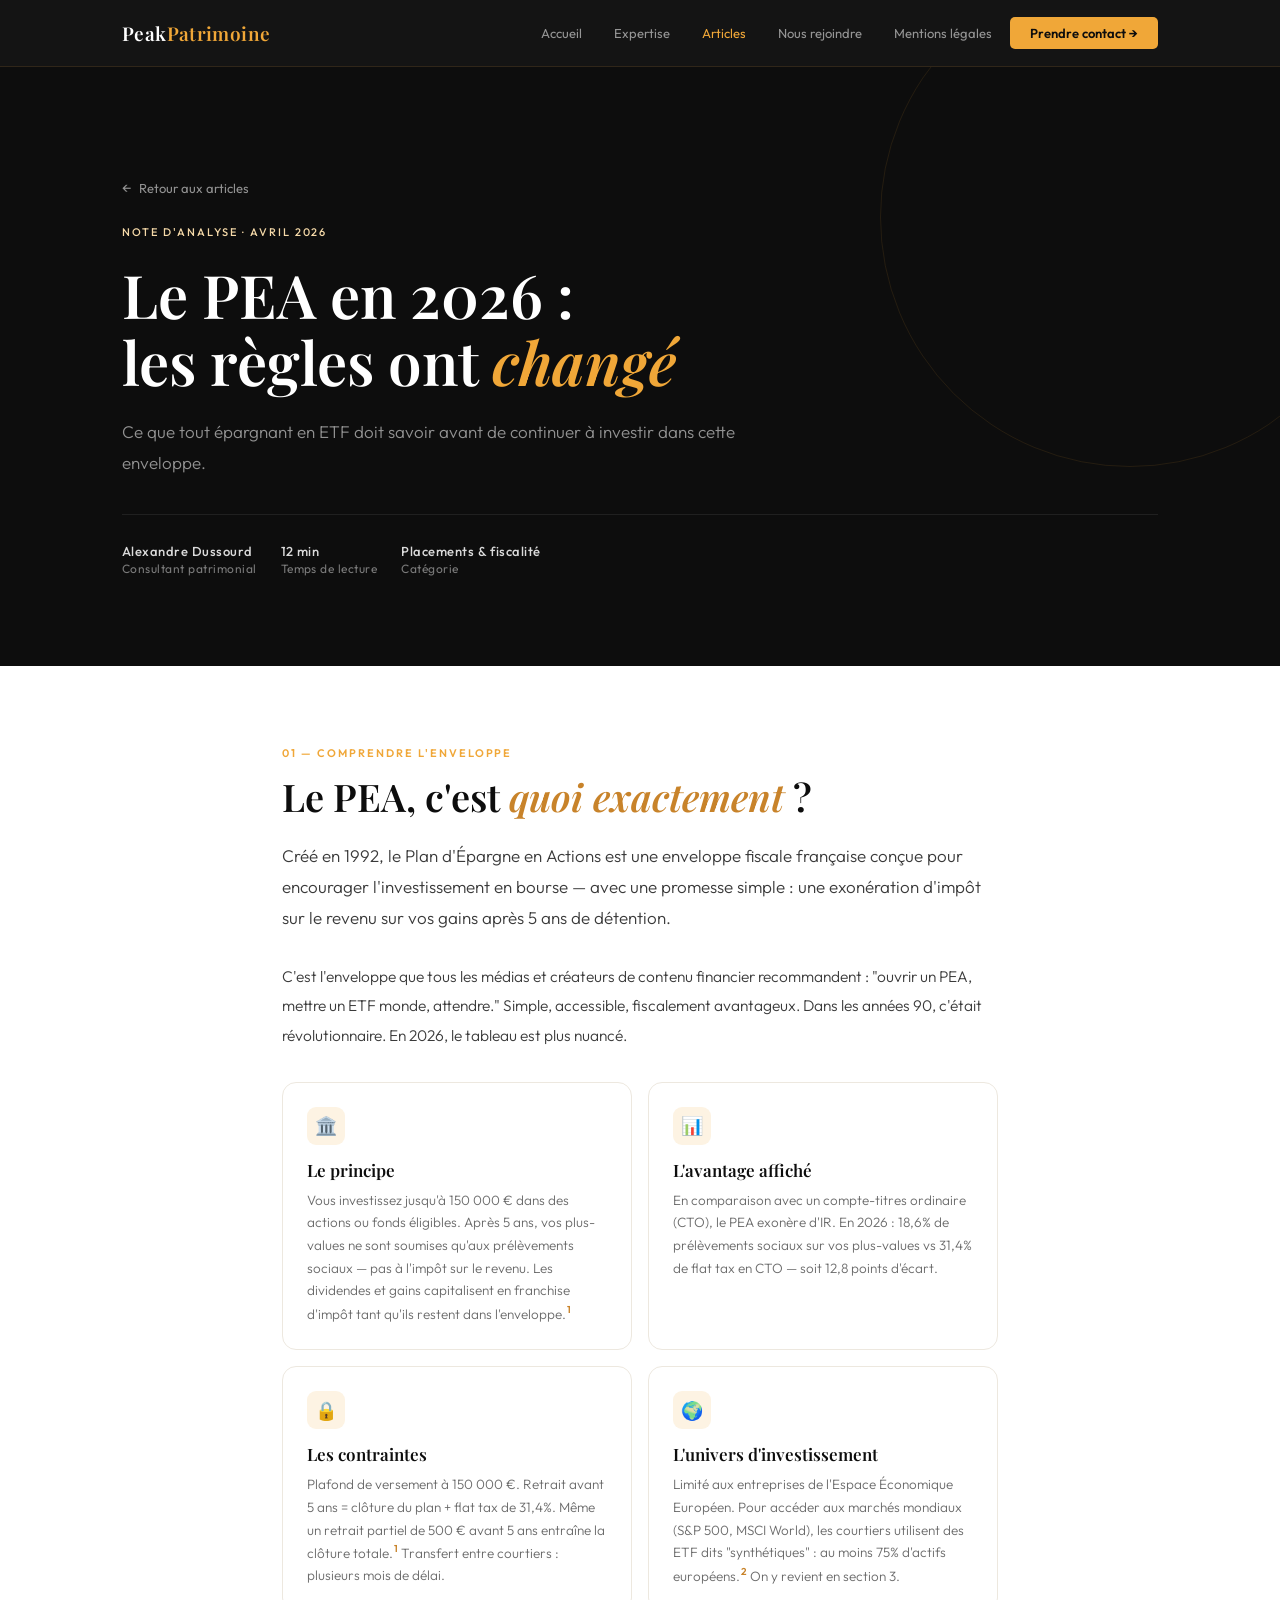
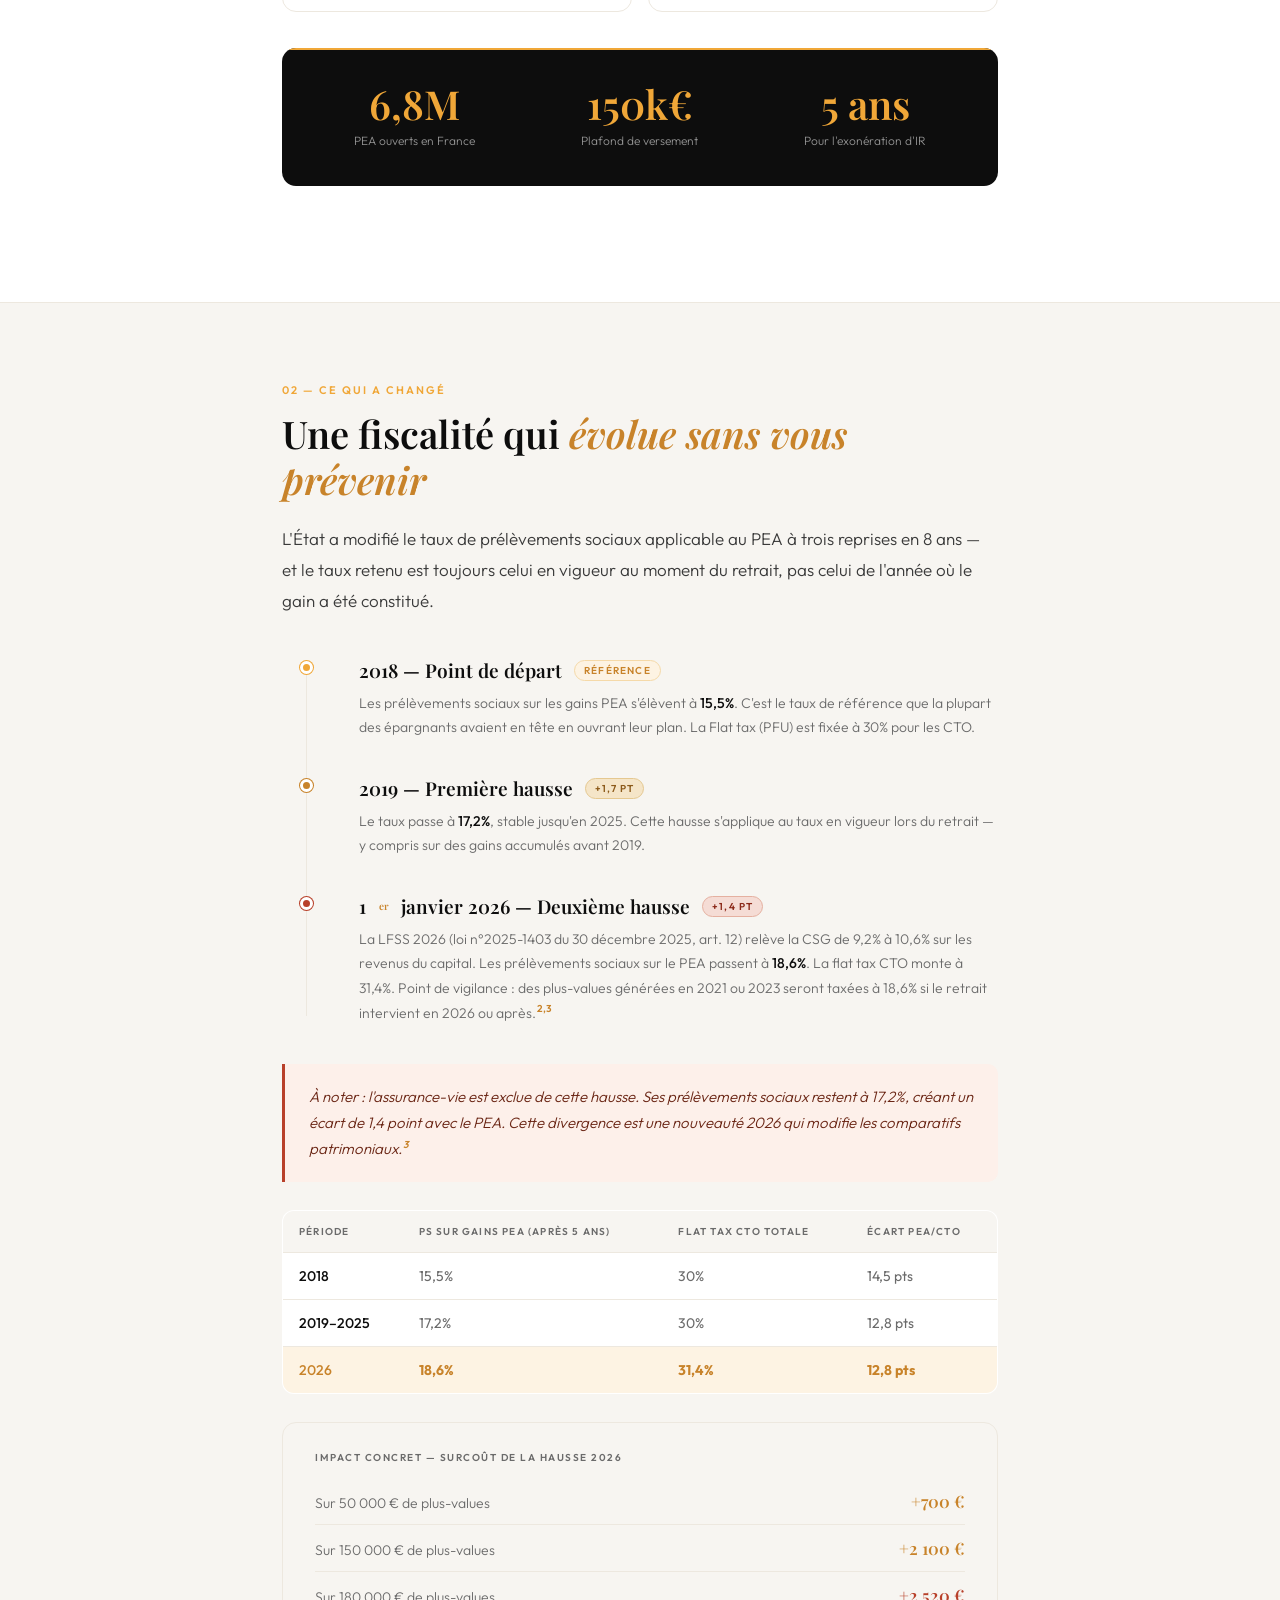
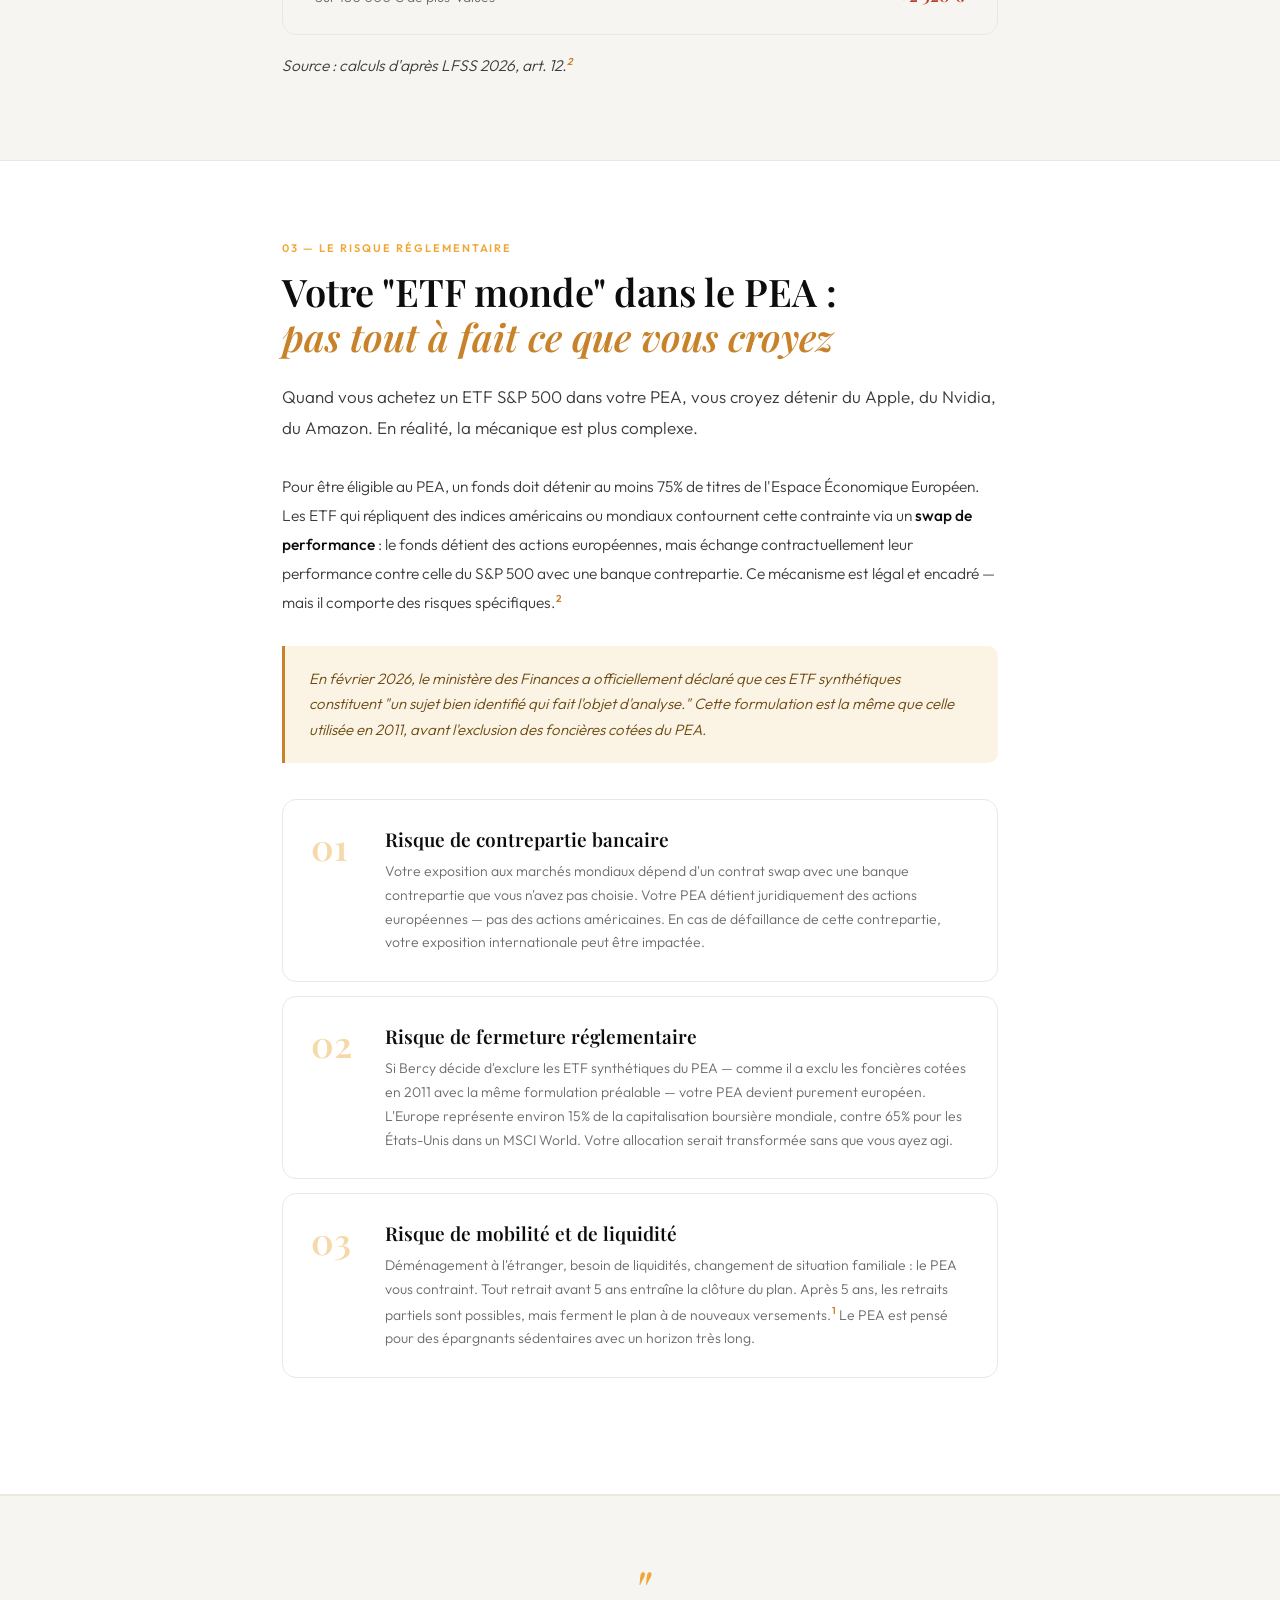
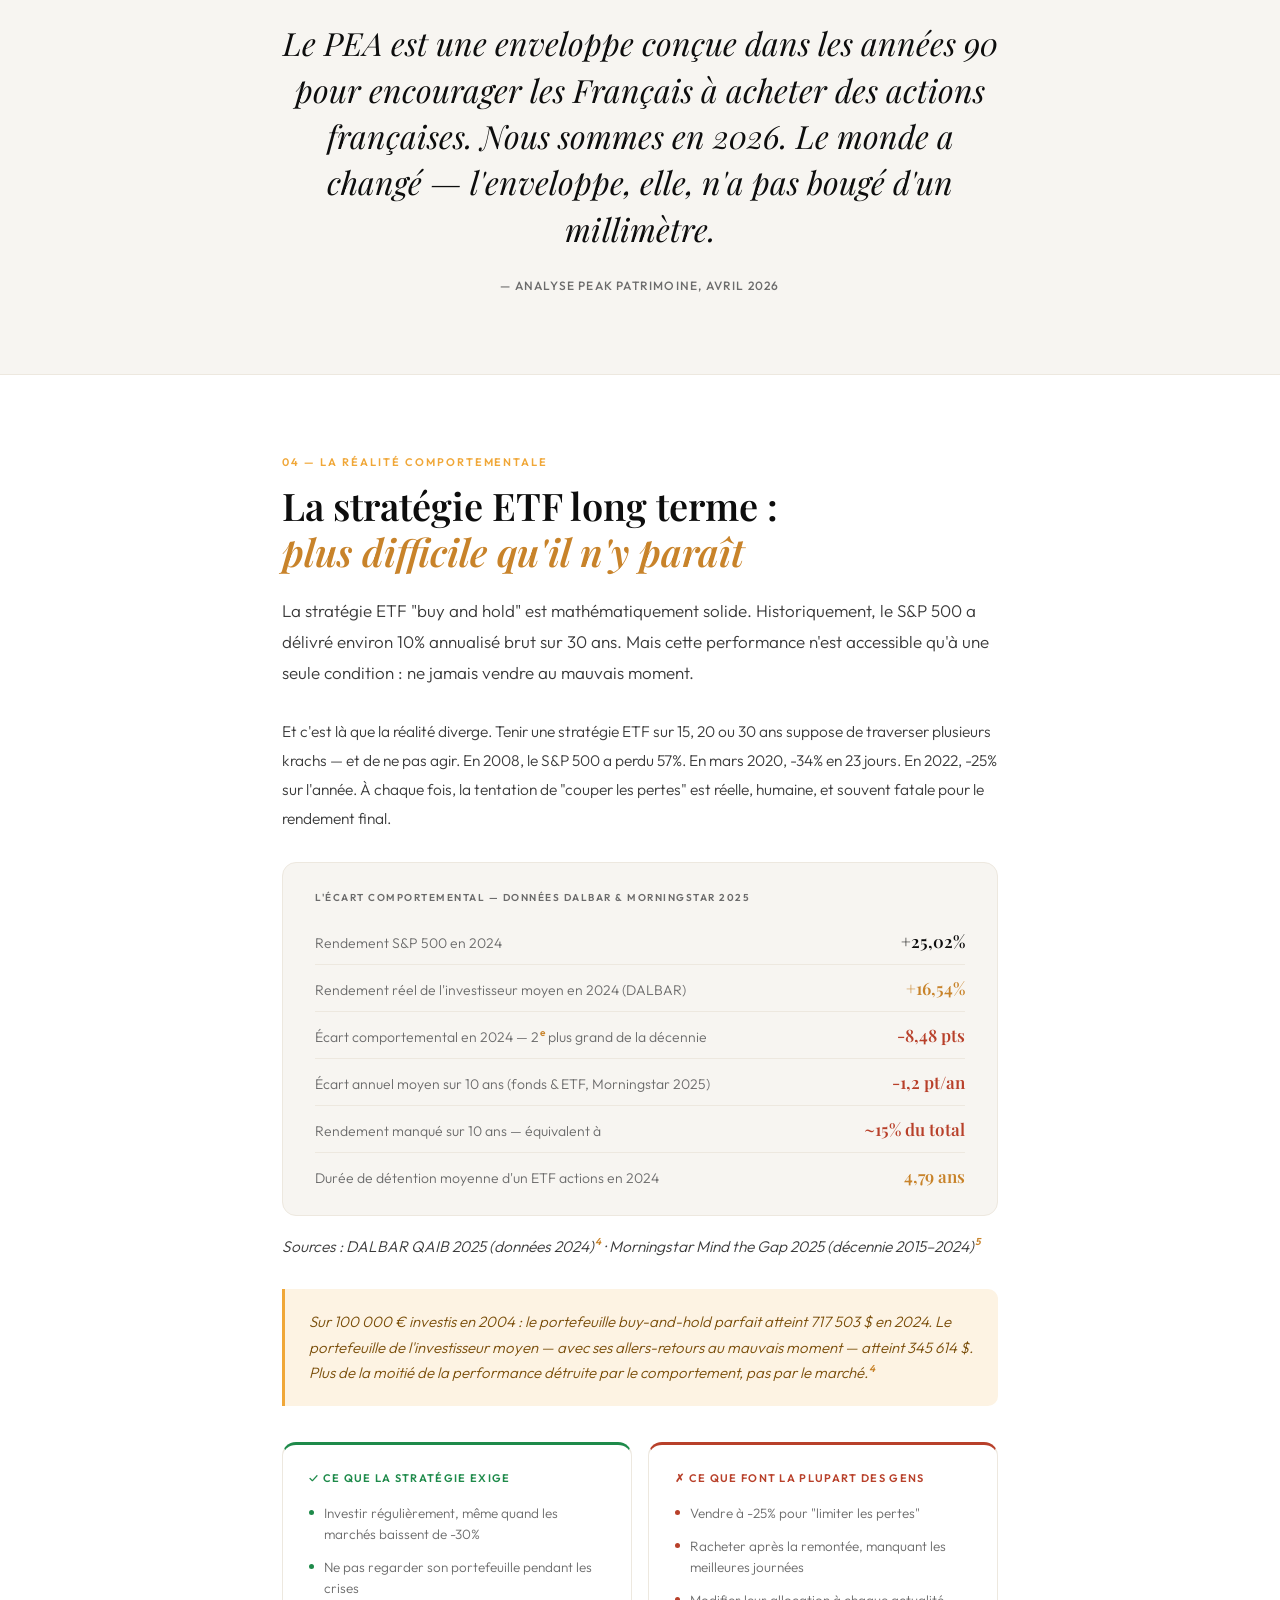
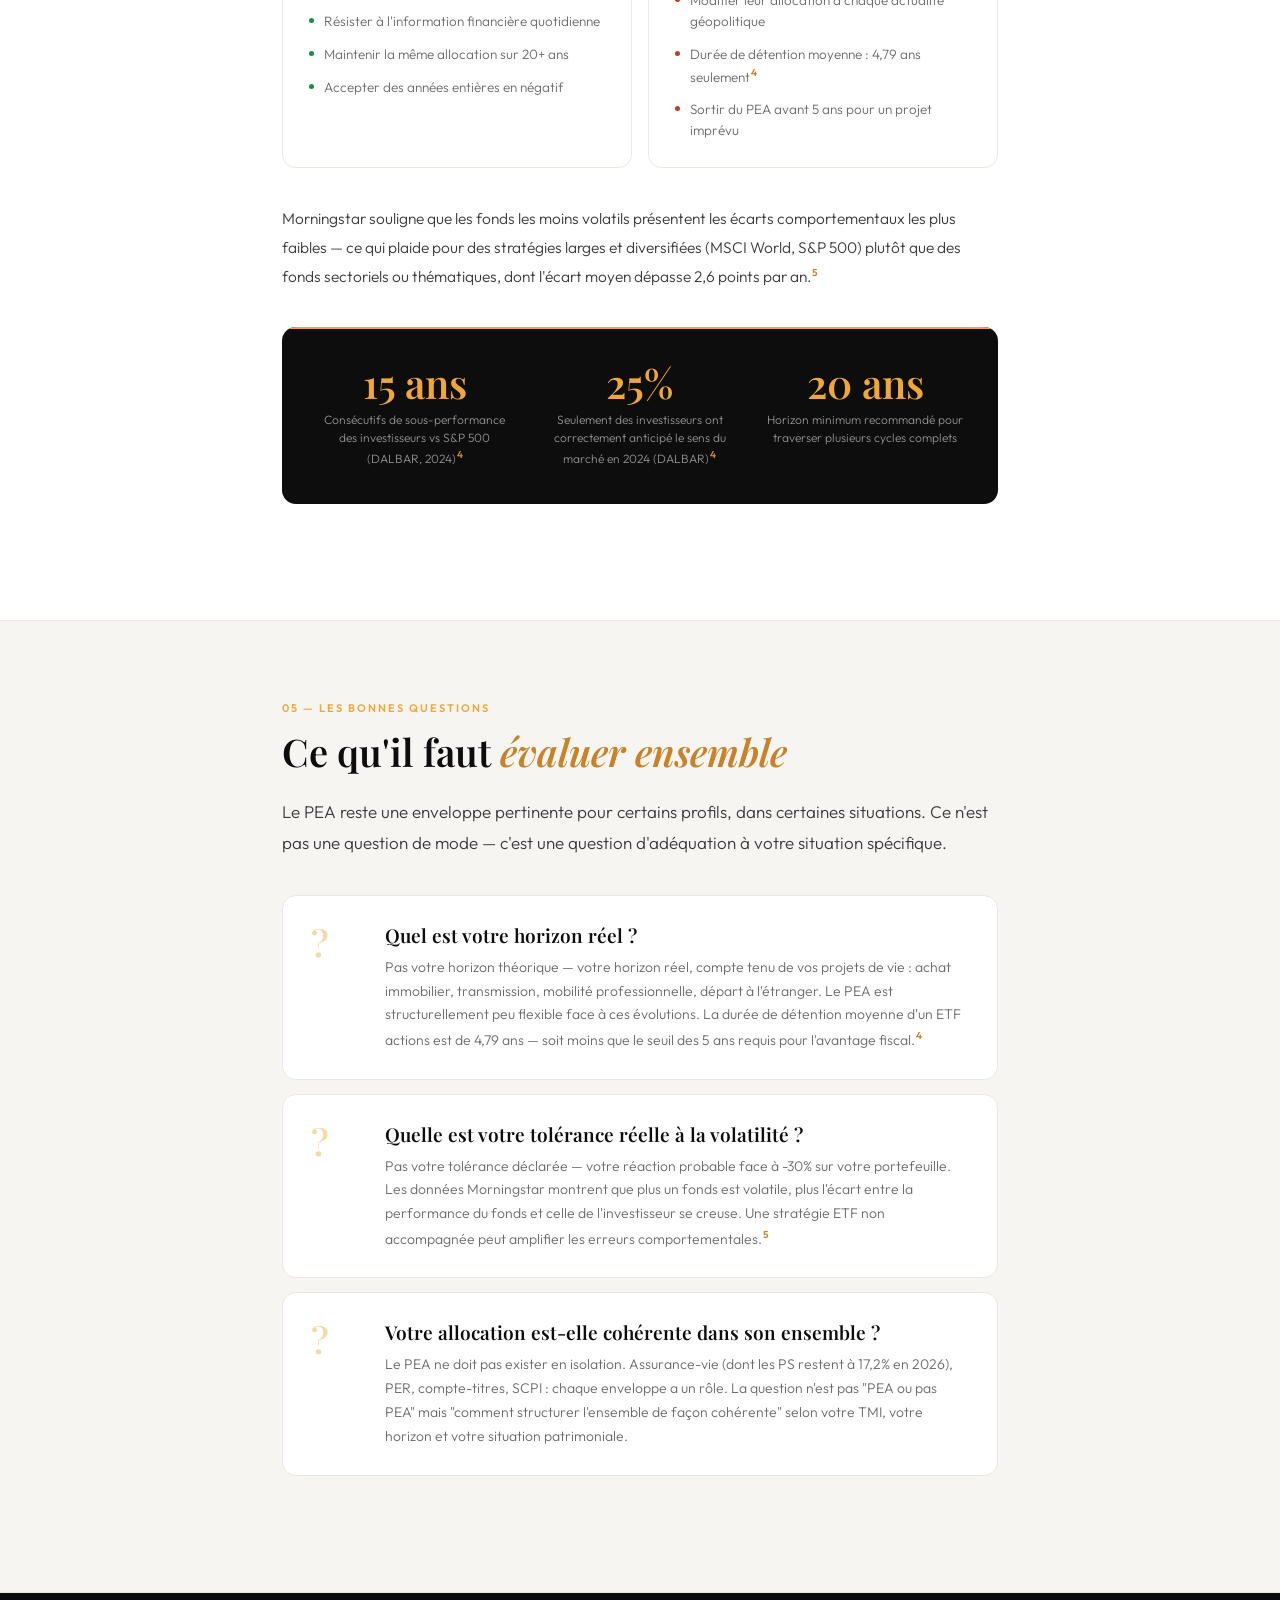
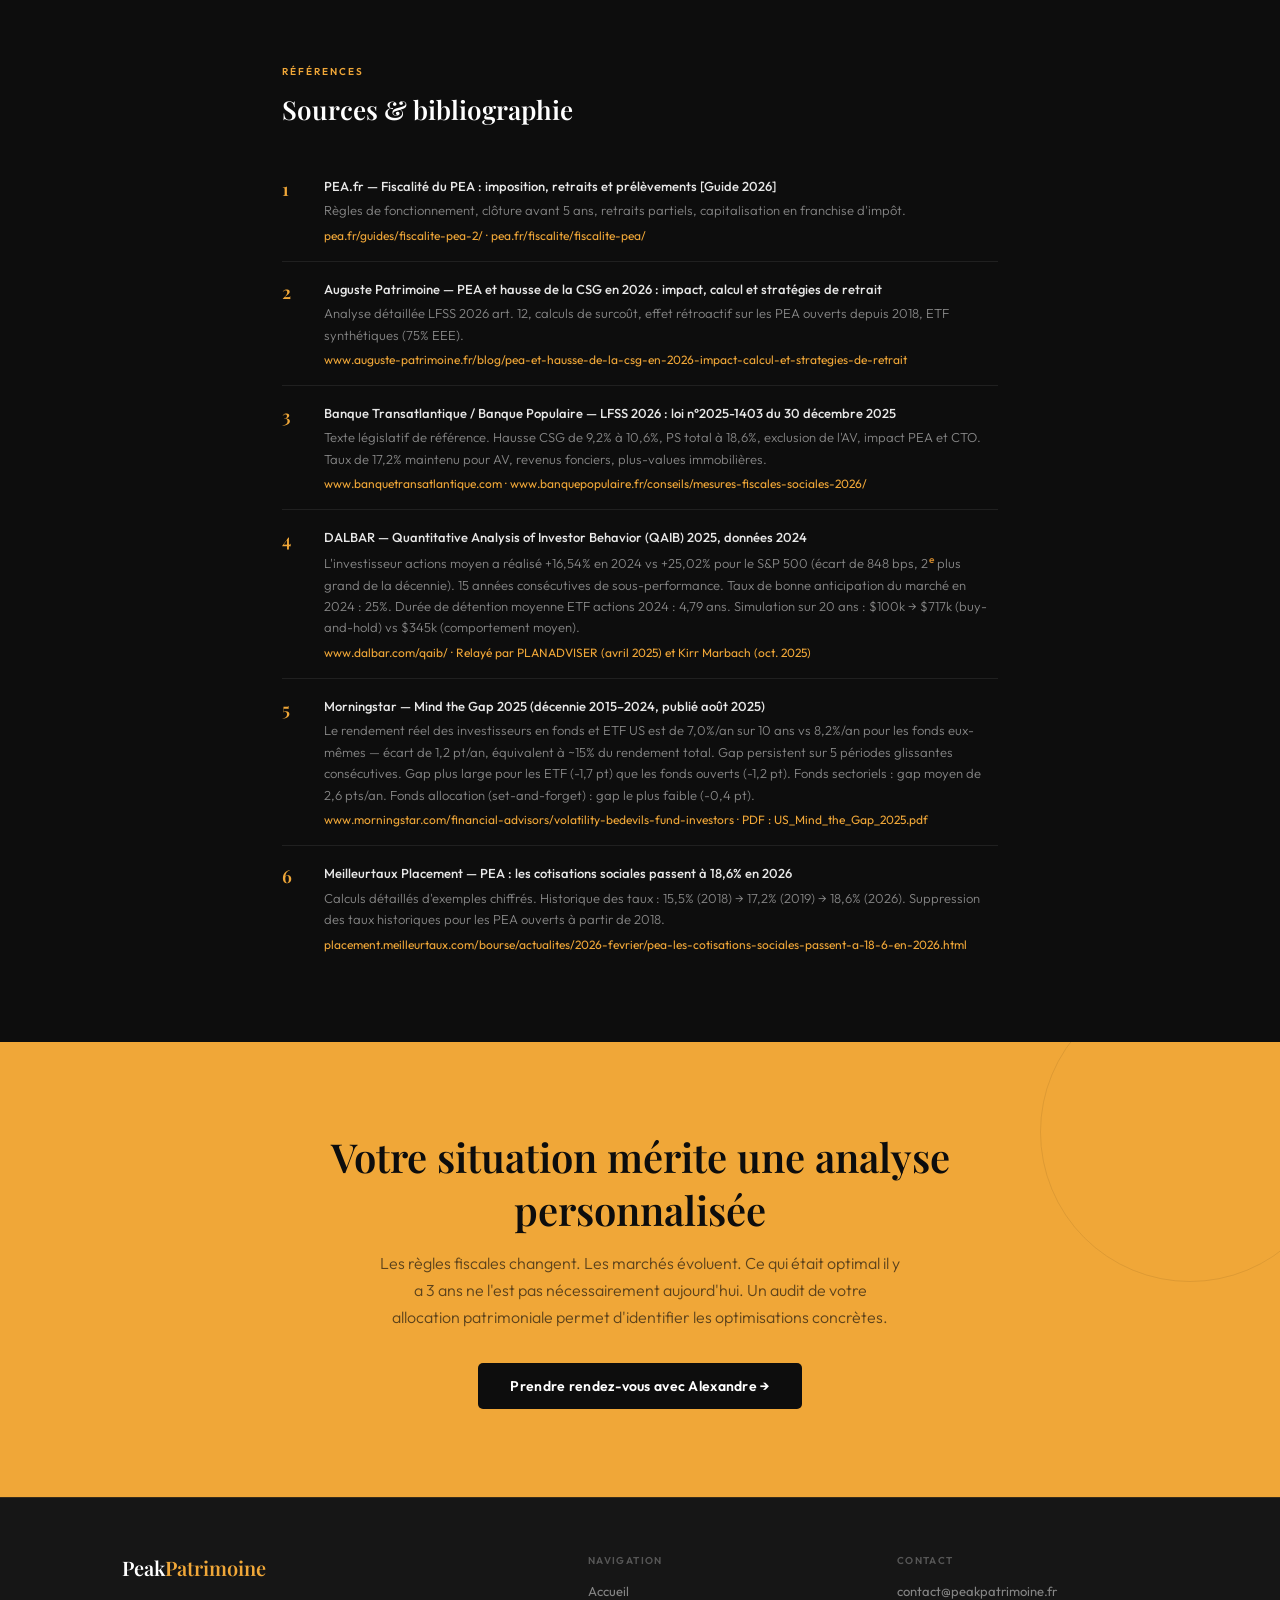
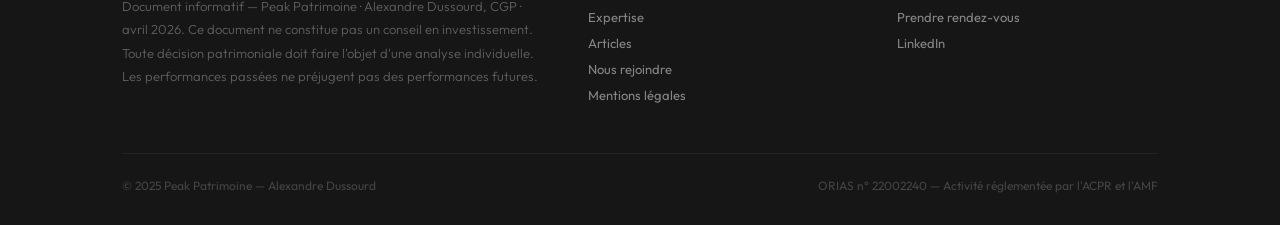
==== article-pea-2026.html @ ad1cab6a "Ajoute la section Articles avec la note d'analyse PEA 2026 Crée une page d'index /articles.html et l" ====
<!DOCTYPE html>
<html lang="fr">
<head>
  <meta charset="UTF-8">
  <meta name="viewport" content="width=device-width, initial-scale=1.0">
  <title>Le PEA en 2026 : les règles ont changé — Peak Patrimoine</title>
  <meta name="description" content="Hausse de CSG à 18,6%, ETF synthétiques sous surveillance, écart comportemental : ce que tout épargnant en ETF doit savoir avant de continuer à investir dans cette enveloppe. Analyse par Alexandre Dussourd, CGP.">
  <meta name="robots" content="index, follow">
  <link rel="canonical" href="https://www.peakpatrimoine.fr/article-pea-2026.html">
  <link rel="icon" type="image/x-icon" href="/favicon.ico">
  <link rel="icon" type="image/png" sizes="32x32" href="/favicon-32.png">
  <link rel="apple-touch-icon" sizes="180x180" href="/apple-touch-icon.png">
  <meta property="og:title" content="Le PEA en 2026 : les règles ont changé">
  <meta property="og:description" content="Ce que tout épargnant en ETF doit savoir. Note d'analyse Peak Patrimoine, avril 2026.">
  <meta property="og:url" content="https://www.peakpatrimoine.fr/article-pea-2026.html">
  <meta property="og:type" content="article">
  <script type="application/ld+json">
  {"@context":"https://schema.org","@type":"Article","headline":"Le PEA en 2026 : les règles ont changé","description":"Analyse de la fiscalité du PEA en 2026, du risque des ETF synthétiques et des biais comportementaux.","author":{"@type":"Person","name":"Alexandre Dussourd","url":"https://www.linkedin.com/in/alexdussourd/"},"publisher":{"@type":"Organization","name":"Peak Patrimoine"},"datePublished":"2026-04-01","inLanguage":"fr"}
  </script>
  <link rel="preconnect" href="https://fonts.googleapis.com">
  <link href="https://fonts.googleapis.com/css2?family=Playfair+Display:ital,wght@0,400;0,600;1,400&family=Outfit:wght@300;400;500;600&display=swap" rel="stylesheet">
  <link rel="stylesheet" href="style.css">
  <style>
    /* ── HERO ── */
    .hero{background:var(--noir);padding:110px 0 90px;position:relative;overflow:hidden;}
    .hero::before{content:'';position:absolute;top:-100px;right:-100px;width:500px;height:500px;border:1px solid rgba(240,167,56,0.1);border-radius:50%;pointer-events:none;}
    .hero-eyebrow{font-size:11px;font-weight:500;letter-spacing:0.18em;text-transform:uppercase;color:var(--ambre-m);margin-bottom:22px;display:block;}
    .hero h1{font-family:'Playfair Display',serif;font-size:clamp(36px,5.2vw,60px);font-weight:600;color:var(--blanc);line-height:1.12;margin-bottom:22px;max-width:780px;}
    .hero h1 em{font-style:italic;color:var(--ambre);}
    .hero-sub{font-size:17px;font-weight:300;color:rgba(255,255,255,0.55);line-height:1.78;max-width:620px;margin-bottom:36px;}
    .hero-meta{display:flex;gap:24px;padding-top:28px;border-top:1px solid rgba(255,255,255,0.08);flex-wrap:wrap;}
    .hero-meta-item{font-size:12px;color:rgba(255,255,255,0.45);letter-spacing:0.04em;}
    .hero-meta-item strong{color:rgba(255,255,255,0.85);font-weight:500;display:block;margin-bottom:2px;font-size:13px;}

    /* ── ARTICLE LAYOUT ── */
    .article{background:var(--blanc);}
    .article-inner{max-width:780px;margin:0 auto;padding:0 32px;}
    .article-section{padding:80px 0;border-bottom:1px solid var(--bord);}
    .article-section:last-of-type{border-bottom:none;}
    .article-section-num{font-size:11px;font-weight:600;letter-spacing:0.18em;text-transform:uppercase;color:var(--ambre);margin-bottom:14px;display:block;}
    .article-section h2{font-family:'Playfair Display',serif;font-size:clamp(26px,3.4vw,38px);font-weight:600;line-height:1.2;margin-bottom:22px;color:var(--noir);}
    .article-section h2 em{font-style:italic;color:var(--ambre-d);}
    .article-section .lead{font-size:17px;font-weight:300;color:#3a3a3a;line-height:1.82;margin-bottom:28px;max-width:none;}
    .article-section p{font-size:15.5px;font-weight:300;color:#3a3a3a;line-height:1.88;margin-bottom:18px;}
    .article-section p strong{font-weight:500;color:var(--noir);}
    .article-section p:last-child{margin-bottom:0;}

    /* ── CARDS GRID ── */
    .pea-grid{display:grid;grid-template-columns:1fr 1fr;gap:16px;margin:32px 0;}
    .pea-card{background:var(--blanc);border:1px solid var(--bord);border-radius:14px;padding:24px;transition:border-color 0.2s,box-shadow 0.2s;}
    .pea-card:hover{border-color:var(--ambre-m);box-shadow:0 4px 20px rgba(240,167,56,0.08);}
    .pea-card-icon{width:38px;height:38px;background:var(--ambre-l);border-radius:9px;display:flex;align-items:center;justify-content:center;font-size:18px;margin-bottom:14px;}
    .pea-card h3{font-family:'Playfair Display',serif;font-size:17px;font-weight:600;margin-bottom:8px;color:var(--noir);}
    .pea-card p{font-size:13.5px;font-weight:300;line-height:1.68;color:var(--gris);margin:0;}

    /* ── STAT BANNER ── */
    .stat-banner{background:var(--noir);border-radius:14px;padding:36px 32px;display:grid;grid-template-columns:repeat(3,1fr);gap:24px;margin:36px 0;text-align:center;position:relative;overflow:hidden;}
    .stat-banner::before{content:'';position:absolute;top:0;left:0;right:0;height:2px;background:var(--ambre);}
    .stat-number{font-family:'Playfair Display',serif;font-size:40px;font-weight:600;color:var(--ambre);line-height:1;margin-bottom:8px;}
    .stat-label{font-size:12px;color:rgba(255,255,255,0.55);font-weight:300;line-height:1.5;}

    /* ── TIMELINE ── */
    .timeline{position:relative;margin:40px 0;}
    .timeline::before{content:'';position:absolute;left:24px;top:8px;bottom:8px;width:1px;background:var(--bord);}
    .timeline-item{display:flex;gap:28px;padding-bottom:36px;position:relative;}
    .timeline-item:last-child{padding-bottom:0;}
    .timeline-dot{width:49px;flex-shrink:0;display:flex;align-items:flex-start;justify-content:center;padding-top:4px;}
    .timeline-dot-inner{width:13px;height:13px;border-radius:50%;background:var(--ambre);border:3px solid var(--blanc);box-shadow:0 0 0 1px var(--ambre);flex-shrink:0;}
    .timeline-dot-inner.amber{background:#C8832A;box-shadow:0 0 0 1px #C8832A;}
    .timeline-dot-inner.red{background:#B8402A;box-shadow:0 0 0 1px #B8402A;}
    .timeline-content h4{font-family:'Playfair Display',serif;font-size:19px;font-weight:600;margin-bottom:8px;display:flex;align-items:center;gap:12px;flex-wrap:wrap;color:var(--noir);}
    .pill{font-family:'Outfit',sans-serif;font-size:10px;font-weight:600;letter-spacing:0.12em;text-transform:uppercase;padding:3px 9px;border-radius:100px;}
    .pill-ambre{background:var(--ambre-l);color:var(--ambre-d);border:1px solid var(--ambre-m);}
    .pill-amber{background:#F5E5C8;color:#8C5A1A;border:1px solid #E5C890;}
    .pill-red{background:#F5DCD5;color:#8C2A1A;border:1px solid #E5B0A0;}
    .timeline-content p{font-size:14px;line-height:1.72;margin:0;color:var(--gris);}
    .timeline-content p strong{color:var(--noir);}

    /* ── FISCAL TABLE ── */
    .fiscal-table{width:100%;border-collapse:collapse;margin:28px 0;font-size:14px;background:var(--blanc);border:1px solid var(--bord);border-radius:12px;overflow:hidden;}
    .fiscal-table th{text-align:left;padding:14px 16px;font-size:10px;font-weight:600;letter-spacing:0.12em;text-transform:uppercase;color:var(--gris);border-bottom:1px solid var(--bord);background:var(--gris-l);}
    .fiscal-table td{padding:14px 16px;border-bottom:1px solid var(--bord);color:var(--gris);}
    .fiscal-table tr:last-child td{border-bottom:none;}
    .fiscal-table td:first-child{font-weight:500;color:var(--noir);}
    .fiscal-table .highlight td{background:var(--ambre-l);}
    .fiscal-table .highlight td:first-child{color:var(--ambre-d);}
    .fiscal-table .highlight td strong{color:var(--ambre-d);}

    /* ── CALLOUT ── */
    .callout{background:var(--ambre-l);border-left:3px solid var(--ambre);border-radius:0 10px 10px 0;padding:20px 24px;margin:28px 0;}
    .callout p{font-size:15px;font-style:italic;color:#7A4E0A;margin:0;line-height:1.72;font-weight:300;}
    .callout-red{background:#FDF0EA;border-left-color:#B8402A;}
    .callout-red p{color:#6A2514;}
    .callout-amber{background:#FBF4E4;border-left-color:#C8832A;}
    .callout-amber p{color:#6A4810;}

    /* ── RISK CARDS ── */
    .risk-stack{display:flex;flex-direction:column;gap:14px;margin:36px 0;}
    .risk-card{background:var(--blanc);border:1px solid var(--bord);border-radius:14px;padding:26px 28px;display:grid;grid-template-columns:54px 1fr;gap:20px;align-items:start;transition:border-color 0.2s,box-shadow 0.2s;}
    .risk-card:hover{border-color:var(--ambre-m);box-shadow:0 4px 20px rgba(240,167,56,0.08);}
    .risk-number{font-family:'Playfair Display',serif;font-size:36px;font-weight:600;color:var(--ambre-m);line-height:1;margin-top:2px;transition:color 0.2s;}
    .risk-card:hover .risk-number{color:var(--ambre);}
    .risk-card h3{font-family:'Playfair Display',serif;font-size:19px;font-weight:600;margin-bottom:8px;color:var(--noir);}
    .risk-card p{font-size:14px;line-height:1.7;color:var(--gris);margin:0;font-weight:300;}
    .risk-card p strong{color:var(--noir);font-weight:500;}

    /* ── BEHAVIOR GRID ── */
    .behavior-grid{display:grid;grid-template-columns:1fr 1fr;gap:16px;margin:36px 0;}
    .behavior-card{background:var(--blanc);border:1px solid var(--bord);border-radius:14px;padding:26px;}
    .behavior-card.good{border-top:3px solid #1E8A4A;}
    .behavior-card.bad{border-top:3px solid #B8402A;}
    .behavior-card h4{font-size:11px;font-weight:600;letter-spacing:0.12em;text-transform:uppercase;margin-bottom:18px;}
    .behavior-card.good h4{color:#1E8A4A;}
    .behavior-card.bad h4{color:#B8402A;}
    .behavior-item{display:flex;gap:10px;margin-bottom:12px;font-size:13.5px;font-weight:300;color:var(--gris);align-items:flex-start;line-height:1.55;}
    .behavior-item:last-child{margin-bottom:0;}
    .behavior-item .dot{width:5px;height:5px;border-radius:50%;flex-shrink:0;margin-top:7px;}
    .behavior-card.good .dot{background:#1E8A4A;}
    .behavior-card.bad .dot{background:#B8402A;}

    /* ── DATA BOX ── */
    .data-box{background:var(--gris-l);border:1px solid var(--bord);border-radius:14px;padding:28px 32px;margin:28px 0;}
    .data-box-label{font-size:10px;font-weight:600;letter-spacing:0.15em;text-transform:uppercase;color:var(--gris);margin-bottom:14px;}
    .data-row{display:flex;justify-content:space-between;align-items:baseline;padding:12px 0;border-bottom:1px solid var(--bord);font-size:14px;gap:20px;}
    .data-row:last-child{border-bottom:none;padding-bottom:0;}
    .data-row-label{color:var(--gris);font-weight:300;}
    .data-row-value{font-weight:600;color:var(--noir);font-family:'Playfair Display',serif;font-size:17px;flex-shrink:0;}
    .data-row-value.ambre{color:var(--ambre-d);}
    .data-row-value.red{color:#B8402A;}

    .source-note{font-size:12px;color:var(--gris);margin-top:-12px;margin-bottom:24px;font-style:italic;}

    /* ── BIG QUOTE ── */
    .big-quote{text-align:center;padding:80px 32px;background:var(--gris-l);border-top:1px solid var(--bord);border-bottom:1px solid var(--bord);}
    .big-quote blockquote{font-family:'Playfair Display',serif;font-size:clamp(22px,3vw,32px);font-style:italic;font-weight:400;line-height:1.45;max-width:720px;margin:0 auto 22px;color:var(--noir);padding:0;background:transparent;border:none;border-radius:0;}
    .big-quote blockquote::before{content:'"';font-size:60px;color:var(--ambre);line-height:0.5;display:block;margin-bottom:14px;font-family:'Playfair Display',serif;}
    .big-quote cite{font-size:12px;color:var(--gris);letter-spacing:0.1em;font-style:normal;text-transform:uppercase;font-weight:500;}

    /* ── SOURCES ── */
    .sources-section{background:var(--noir);padding:72px 0;}
    .sources-inner{max-width:780px;margin:0 auto;padding:0 32px;}
    .sources-label{font-size:10px;font-weight:600;letter-spacing:0.2em;text-transform:uppercase;color:var(--ambre);margin-bottom:14px;display:block;}
    .sources-section h2{font-family:'Playfair Display',serif;font-size:26px;font-weight:600;margin-bottom:32px;color:var(--blanc);}
    .source-list{list-style:none;padding:0;}
    .source-item{display:flex;gap:18px;padding:18px 0;border-bottom:1px solid rgba(255,255,255,0.08);font-size:13px;}
    .source-item:last-child{border-bottom:none;}
    .source-num{font-family:'Playfair Display',serif;font-size:18px;color:var(--ambre);min-width:24px;flex-shrink:0;font-weight:600;}
    .source-title{font-weight:500;color:rgba(255,255,255,0.9);margin-bottom:4px;line-height:1.5;}
    .source-detail{color:rgba(255,255,255,0.5);font-weight:300;line-height:1.65;margin-bottom:6px;}
    .source-url{color:var(--ambre);word-break:break-all;font-size:12px;font-weight:400;}

    sup{font-size:10px;color:var(--ambre-d);font-weight:600;vertical-align:super;cursor:default;padding-left:1px;}

    /* ── CTA ── */
    .cta-band{background:var(--ambre);padding:88px 0;text-align:center;position:relative;overflow:hidden;}
    .cta-band::before{content:'';position:absolute;top:-60px;right:-60px;width:300px;height:300px;border:1px solid rgba(0,0,0,0.08);border-radius:50%;pointer-events:none;}
    .cta-band h2{font-family:'Playfair Display',serif;font-size:clamp(26px,3.5vw,40px);font-weight:600;color:var(--noir);margin-bottom:14px;max-width:640px;margin-left:auto;margin-right:auto;}
    .cta-band p{font-size:16px;font-weight:300;color:rgba(13,13,13,0.65);margin-bottom:32px;max-width:520px;margin-left:auto;margin-right:auto;line-height:1.7;}

    /* ── BACK LINK ── */
    .back-link{display:inline-flex;align-items:center;gap:8px;font-size:13px;color:rgba(255,255,255,0.55);text-decoration:none;margin-bottom:28px;transition:color 0.2s;font-weight:400;}
    .back-link:hover{color:var(--ambre);}
    .back-link::before{content:'←';font-size:14px;}

    /* ── RESPONSIVE ── */
    @media(max-width:780px){
      .article-inner{padding:0 22px;}
      .article-section{padding:56px 0;}
      .pea-grid,.behavior-grid{grid-template-columns:1fr;}
      .stat-banner{grid-template-columns:1fr;gap:24px;padding:28px;}
      .stat-number{font-size:34px;}
      .risk-card{grid-template-columns:1fr;gap:8px;}
      .risk-number{font-size:28px;}
      .data-box{padding:22px 20px;}
      .data-row{flex-direction:column;align-items:flex-start;gap:4px;}
      .fiscal-table{font-size:13px;display:block;overflow-x:auto;}
    }

    /* ── BURGER MENU ── */
    .nav-burger{display:none;flex-direction:column;gap:5px;background:none;border:none;cursor:pointer;padding:4px;margin-left:12px;}
    .nav-burger span{display:block;width:22px;height:2px;background:rgba(255,255,255,0.7);border-radius:2px;transition:all 0.25s;}
    .nav-burger.open span:nth-child(1){transform:translateY(7px) rotate(45deg);}
    .nav-burger.open span:nth-child(2){opacity:0;}
    .nav-burger.open span:nth-child(3){transform:translateY(-7px) rotate(-45deg);}
    @media(max-width:640px){
      .nav-burger{display:flex;}
      .nav-links{display:none;position:absolute;top:66px;left:0;right:0;background:rgba(13,13,13,0.98);backdrop-filter:blur(16px);flex-direction:column;padding:16px 20px 20px;gap:4px;border-bottom:1px solid rgba(240,167,56,0.1);}
      .nav-links.open{display:flex;}
      .nav-links a{padding:10px 12px;font-size:14px;color:rgba(255,255,255,0.7);border-radius:6px;}
      .nav-links .nav-cta{margin-top:8px;text-align:center;background:var(--ambre)!important;color:var(--noir)!important;}
    }

    /* ── REVEAL ── */
    .reveal{opacity:0;transform:translateY(18px);transition:opacity 0.6s ease,transform 0.6s ease;}
    .reveal.visible{opacity:1;transform:translateY(0);}
  </style>
</head>
<body>

<nav>
  <div class="nav-inner">
    <a class="nav-logo" href="/">Peak<span>Patrimoine</span></a>
    <div class="nav-links" id="nav-links">
      <a href="/">Accueil</a>
      <a href="/expertise.html">Expertise</a>
      <a href="/articles.html" class="active">Articles</a>
      <a href="/rejoindre.html">Nous rejoindre</a>
      <a href="/mentions-legales.html">Mentions légales</a>
      <a href="https://calendar.app.google/mGV3SWbJjAqieRm79" target="_blank" rel="noopener" class="nav-cta">Prendre contact →</a>
    </div>
    <button class="nav-burger" id="nav-burger" aria-label="Menu" onclick="document.getElementById('nav-links').classList.toggle('open');this.classList.toggle('open')">
      <span></span><span></span><span></span>
    </button>
  </div>
</nav>

<header class="hero">
  <div class="container">
    <a href="/articles.html" class="back-link">Retour aux articles</a>
    <span class="hero-eyebrow">Note d'analyse · Avril 2026</span>
    <h1>Le PEA en 2026 :<br>les règles ont <em>changé</em></h1>
    <p class="hero-sub">Ce que tout épargnant en ETF doit savoir avant de continuer à investir dans cette enveloppe.</p>
    <div class="hero-meta">
      <div class="hero-meta-item"><strong>Alexandre Dussourd</strong>Consultant patrimonial</div>
      <div class="hero-meta-item"><strong>12 min</strong>Temps de lecture</div>
      <div class="hero-meta-item"><strong>Placements &amp; fiscalité</strong>Catégorie</div>
    </div>
  </div>
</header>

<main class="article">

  <!-- ── SECTION 1 : QU'EST-CE QUE LE PEA ── -->
  <section class="article-section reveal">
    <div class="article-inner">
      <span class="article-section-num">01 — Comprendre l'enveloppe</span>
      <h2>Le PEA, c'est <em>quoi exactement</em> ?</h2>
      <p class="lead">Créé en 1992, le Plan d'Épargne en Actions est une enveloppe fiscale française conçue pour encourager l'investissement en bourse — avec une promesse simple : une exonération d'impôt sur le revenu sur vos gains après 5 ans de détention.</p>
      <p>C'est l'enveloppe que tous les médias et créateurs de contenu financier recommandent : "ouvrir un PEA, mettre un ETF monde, attendre." Simple, accessible, fiscalement avantageux. Dans les années 90, c'était révolutionnaire. En 2026, le tableau est plus nuancé.</p>

      <div class="pea-grid">
        <div class="pea-card">
          <div class="pea-card-icon">🏛️</div>
          <h3>Le principe</h3>
          <p>Vous investissez jusqu'à 150 000 € dans des actions ou fonds éligibles. Après 5 ans, vos plus-values ne sont soumises qu'aux prélèvements sociaux — pas à l'impôt sur le revenu. Les dividendes et gains capitalisent en franchise d'impôt tant qu'ils restent dans l'enveloppe.<sup>1</sup></p>
        </div>
        <div class="pea-card">
          <div class="pea-card-icon">📊</div>
          <h3>L'avantage affiché</h3>
          <p>En comparaison avec un compte-titres ordinaire (CTO), le PEA exonère d'IR. En 2026 : 18,6% de prélèvements sociaux sur vos plus-values vs 31,4% de flat tax en CTO — soit 12,8 points d'écart.</p>
        </div>
        <div class="pea-card">
          <div class="pea-card-icon">🔒</div>
          <h3>Les contraintes</h3>
          <p>Plafond de versement à 150 000 €. Retrait avant 5 ans = clôture du plan + flat tax de 31,4%. Même un retrait partiel de 500 € avant 5 ans entraîne la clôture totale.<sup>1</sup> Transfert entre courtiers : plusieurs mois de délai.</p>
        </div>
        <div class="pea-card">
          <div class="pea-card-icon">🌍</div>
          <h3>L'univers d'investissement</h3>
          <p>Limité aux entreprises de l'Espace Économique Européen. Pour accéder aux marchés mondiaux (S&amp;P 500, MSCI World), les courtiers utilisent des ETF dits "synthétiques" : au moins 75% d'actifs européens.<sup>2</sup> On y revient en section 3.</p>
        </div>
      </div>

      <div class="stat-banner">
        <div>
          <div class="stat-number">6,8M</div>
          <div class="stat-label">PEA ouverts en France</div>
        </div>
        <div>
          <div class="stat-number">150k€</div>
          <div class="stat-label">Plafond de versement</div>
        </div>
        <div>
          <div class="stat-number">5 ans</div>
          <div class="stat-label">Pour l'exonération d'IR</div>
        </div>
      </div>
    </div>
  </section>


  <!-- ── SECTION 2 : MODIFICATIONS FISCALES ── -->
  <section class="article-section reveal" style="background:var(--gris-l);">
    <div class="article-inner">
      <span class="article-section-num">02 — Ce qui a changé</span>
      <h2>Une fiscalité qui <em>évolue sans vous prévenir</em></h2>
      <p class="lead">L'État a modifié le taux de prélèvements sociaux applicable au PEA à trois reprises en 8 ans — et le taux retenu est toujours celui en vigueur au moment du retrait, pas celui de l'année où le gain a été constitué.</p>

      <div class="timeline">
        <div class="timeline-item">
          <div class="timeline-dot"><div class="timeline-dot-inner"></div></div>
          <div class="timeline-content">
            <h4>2018 — Point de départ <span class="pill pill-ambre">Référence</span></h4>
            <p>Les prélèvements sociaux sur les gains PEA s'élèvent à <strong>15,5%</strong>. C'est le taux de référence que la plupart des épargnants avaient en tête en ouvrant leur plan. La Flat tax (PFU) est fixée à 30% pour les CTO.</p>
          </div>
        </div>
        <div class="timeline-item">
          <div class="timeline-dot"><div class="timeline-dot-inner amber"></div></div>
          <div class="timeline-content">
            <h4>2019 — Première hausse <span class="pill pill-amber">+1,7 pt</span></h4>
            <p>Le taux passe à <strong>17,2%</strong>, stable jusqu'en 2025. Cette hausse s'applique au taux en vigueur lors du retrait — y compris sur des gains accumulés avant 2019.</p>
          </div>
        </div>
        <div class="timeline-item">
          <div class="timeline-dot"><div class="timeline-dot-inner red"></div></div>
          <div class="timeline-content">
            <h4>1<sup>er</sup> janvier 2026 — Deuxième hausse <span class="pill pill-red">+1,4 pt</span></h4>
            <p>La LFSS 2026 (loi n°2025-1403 du 30 décembre 2025, art. 12) relève la CSG de 9,2% à 10,6% sur les revenus du capital. Les prélèvements sociaux sur le PEA passent à <strong>18,6%</strong>. La flat tax CTO monte à 31,4%. Point de vigilance : des plus-values générées en 2021 ou 2023 seront taxées à 18,6% si le retrait intervient en 2026 ou après.<sup>2,3</sup></p>
          </div>
        </div>
      </div>

      <div class="callout callout-red">
        <p>À noter : l'assurance-vie est exclue de cette hausse. Ses prélèvements sociaux restent à 17,2%, créant un écart de 1,4 point avec le PEA. Cette divergence est une nouveauté 2026 qui modifie les comparatifs patrimoniaux.<sup>3</sup></p>
      </div>

      <table class="fiscal-table">
        <thead>
          <tr>
            <th>Période</th>
            <th>PS sur gains PEA (après 5 ans)</th>
            <th>Flat tax CTO totale</th>
            <th>Écart PEA/CTO</th>
          </tr>
        </thead>
        <tbody>
          <tr>
            <td>2018</td>
            <td>15,5%</td>
            <td>30%</td>
            <td>14,5 pts</td>
          </tr>
          <tr>
            <td>2019–2025</td>
            <td>17,2%</td>
            <td>30%</td>
            <td>12,8 pts</td>
          </tr>
          <tr class="highlight">
            <td>2026</td>
            <td><strong>18,6%</strong></td>
            <td><strong>31,4%</strong></td>
            <td><strong>12,8 pts</strong></td>
          </tr>
        </tbody>
      </table>

      <div class="data-box">
        <div class="data-box-label">Impact concret — surcoût de la hausse 2026</div>
        <div class="data-row">
          <span class="data-row-label">Sur 50 000 € de plus-values</span>
          <span class="data-row-value ambre">+700 €</span>
        </div>
        <div class="data-row">
          <span class="data-row-label">Sur 150 000 € de plus-values</span>
          <span class="data-row-value ambre">+2 100 €</span>
        </div>
        <div class="data-row">
          <span class="data-row-label">Sur 180 000 € de plus-values</span>
          <span class="data-row-value red">+2 520 €</span>
        </div>
      </div>
      <p class="source-note">Source : calculs d'après LFSS 2026, art. 12.<sup>2</sup></p>
    </div>
  </section>


  <!-- ── SECTION 3 : ETF SYNTHÉTIQUES ── -->
  <section class="article-section reveal">
    <div class="article-inner">
      <span class="article-section-num">03 — Le risque réglementaire</span>
      <h2>Votre "ETF monde" dans le PEA :<br><em>pas tout à fait ce que vous croyez</em></h2>
      <p class="lead">Quand vous achetez un ETF S&amp;P 500 dans votre PEA, vous croyez détenir du Apple, du Nvidia, du Amazon. En réalité, la mécanique est plus complexe.</p>
      <p>Pour être éligible au PEA, un fonds doit détenir au moins 75% de titres de l'Espace Économique Européen. Les ETF qui répliquent des indices américains ou mondiaux contournent cette contrainte via un <strong>swap de performance</strong> : le fonds détient des actions européennes, mais échange contractuellement leur performance contre celle du S&amp;P 500 avec une banque contrepartie. Ce mécanisme est légal et encadré — mais il comporte des risques spécifiques.<sup>2</sup></p>

      <div class="callout callout-amber">
        <p>En février 2026, le ministère des Finances a officiellement déclaré que ces ETF synthétiques constituent "un sujet bien identifié qui fait l'objet d'analyse." Cette formulation est la même que celle utilisée en 2011, avant l'exclusion des foncières cotées du PEA.</p>
      </div>

      <div class="risk-stack">
        <div class="risk-card">
          <div class="risk-number">01</div>
          <div>
            <h3>Risque de contrepartie bancaire</h3>
            <p>Votre exposition aux marchés mondiaux dépend d'un contrat swap avec une banque contrepartie que vous n'avez pas choisie. Votre PEA détient juridiquement des actions européennes — pas des actions américaines. En cas de défaillance de cette contrepartie, votre exposition internationale peut être impactée.</p>
          </div>
        </div>
        <div class="risk-card">
          <div class="risk-number">02</div>
          <div>
            <h3>Risque de fermeture réglementaire</h3>
            <p>Si Bercy décide d'exclure les ETF synthétiques du PEA — comme il a exclu les foncières cotées en 2011 avec la même formulation préalable — votre PEA devient purement européen. L'Europe représente environ 15% de la capitalisation boursière mondiale, contre 65% pour les États-Unis dans un MSCI World. Votre allocation serait transformée sans que vous ayez agi.</p>
          </div>
        </div>
        <div class="risk-card">
          <div class="risk-number">03</div>
          <div>
            <h3>Risque de mobilité et de liquidité</h3>
            <p>Déménagement à l'étranger, besoin de liquidités, changement de situation familiale : le PEA vous contraint. Tout retrait avant 5 ans entraîne la clôture du plan. Après 5 ans, les retraits partiels sont possibles, mais ferment le plan à de nouveaux versements.<sup>1</sup> Le PEA est pensé pour des épargnants sédentaires avec un horizon très long.</p>
          </div>
        </div>
      </div>
    </div>
  </section>

  <!-- BIG QUOTE -->
  <div class="big-quote reveal">
    <blockquote>Le PEA est une enveloppe conçue dans les années 90 pour encourager les Français à acheter des actions françaises. Nous sommes en 2026. Le monde a changé — l'enveloppe, elle, n'a pas bougé d'un millimètre.</blockquote>
    <cite>— Analyse Peak Patrimoine, Avril 2026</cite>
  </div>


  <!-- ── SECTION 4 : ETF LONG TERME ── -->
  <section class="article-section reveal">
    <div class="article-inner">
      <span class="article-section-num">04 — La réalité comportementale</span>
      <h2>La stratégie ETF long terme :<br><em>plus difficile qu'il n'y paraît</em></h2>
      <p class="lead">La stratégie ETF "buy and hold" est mathématiquement solide. Historiquement, le S&amp;P 500 a délivré environ 10% annualisé brut sur 30 ans. Mais cette performance n'est accessible qu'à une seule condition : ne jamais vendre au mauvais moment.</p>
      <p>Et c'est là que la réalité diverge. Tenir une stratégie ETF sur 15, 20 ou 30 ans suppose de traverser plusieurs krachs — et de ne pas agir. En 2008, le S&amp;P 500 a perdu 57%. En mars 2020, -34% en 23 jours. En 2022, -25% sur l'année. À chaque fois, la tentation de "couper les pertes" est réelle, humaine, et souvent fatale pour le rendement final.</p>

      <div class="data-box">
        <div class="data-box-label">L'écart comportemental — données DALBAR &amp; Morningstar 2025</div>
        <div class="data-row">
          <span class="data-row-label">Rendement S&amp;P 500 en 2024</span>
          <span class="data-row-value">+25,02%</span>
        </div>
        <div class="data-row">
          <span class="data-row-label">Rendement réel de l'investisseur moyen en 2024 (DALBAR)</span>
          <span class="data-row-value ambre">+16,54%</span>
        </div>
        <div class="data-row">
          <span class="data-row-label">Écart comportemental en 2024 — 2<sup>e</sup> plus grand de la décennie</span>
          <span class="data-row-value red">-8,48 pts</span>
        </div>
        <div class="data-row">
          <span class="data-row-label">Écart annuel moyen sur 10 ans (fonds &amp; ETF, Morningstar 2025)</span>
          <span class="data-row-value red">-1,2 pt/an</span>
        </div>
        <div class="data-row">
          <span class="data-row-label">Rendement manqué sur 10 ans — équivalent à</span>
          <span class="data-row-value red">~15% du total</span>
        </div>
        <div class="data-row">
          <span class="data-row-label">Durée de détention moyenne d'un ETF actions en 2024</span>
          <span class="data-row-value ambre">4,79 ans</span>
        </div>
      </div>
      <p class="source-note">Sources : DALBAR QAIB 2025 (données 2024)<sup>4</sup> · Morningstar Mind the Gap 2025 (décennie 2015–2024)<sup>5</sup></p>

      <div class="callout">
        <p>Sur 100 000 € investis en 2004 : le portefeuille buy-and-hold parfait atteint 717 503 $ en 2024. Le portefeuille de l'investisseur moyen — avec ses allers-retours au mauvais moment — atteint 345 614 $. Plus de la moitié de la performance détruite par le comportement, pas par le marché.<sup>4</sup></p>
      </div>

      <div class="behavior-grid">
        <div class="behavior-card good">
          <h4>✓ Ce que la stratégie exige</h4>
          <div class="behavior-item"><div class="dot"></div><span>Investir régulièrement, même quand les marchés baissent de -30%</span></div>
          <div class="behavior-item"><div class="dot"></div><span>Ne pas regarder son portefeuille pendant les crises</span></div>
          <div class="behavior-item"><div class="dot"></div><span>Résister à l'information financière quotidienne</span></div>
          <div class="behavior-item"><div class="dot"></div><span>Maintenir la même allocation sur 20+ ans</span></div>
          <div class="behavior-item"><div class="dot"></div><span>Accepter des années entières en négatif</span></div>
        </div>
        <div class="behavior-card bad">
          <h4>✗ Ce que font la plupart des gens</h4>
          <div class="behavior-item"><div class="dot"></div><span>Vendre à -25% pour "limiter les pertes"</span></div>
          <div class="behavior-item"><div class="dot"></div><span>Racheter après la remontée, manquant les meilleures journées</span></div>
          <div class="behavior-item"><div class="dot"></div><span>Modifier leur allocation à chaque actualité géopolitique</span></div>
          <div class="behavior-item"><div class="dot"></div><span>Durée de détention moyenne : 4,79 ans seulement<sup>4</sup></span></div>
          <div class="behavior-item"><div class="dot"></div><span>Sortir du PEA avant 5 ans pour un projet imprévu</span></div>
        </div>
      </div>

      <p>Morningstar souligne que les fonds les moins volatils présentent les écarts comportementaux les plus faibles — ce qui plaide pour des stratégies larges et diversifiées (MSCI World, S&amp;P 500) plutôt que des fonds sectoriels ou thématiques, dont l'écart moyen dépasse 2,6 points par an.<sup>5</sup></p>

      <div class="stat-banner">
        <div>
          <div class="stat-number">15 ans</div>
          <div class="stat-label">Consécutifs de sous-performance des investisseurs vs S&amp;P 500 (DALBAR, 2024)<sup>4</sup></div>
        </div>
        <div>
          <div class="stat-number">25%</div>
          <div class="stat-label">Seulement des investisseurs ont correctement anticipé le sens du marché en 2024 (DALBAR)<sup>4</sup></div>
        </div>
        <div>
          <div class="stat-number">20 ans</div>
          <div class="stat-label">Horizon minimum recommandé pour traverser plusieurs cycles complets</div>
        </div>
      </div>
    </div>
  </section>


  <!-- ── SECTION 5 : QUESTIONS ── -->
  <section class="article-section reveal" style="background:var(--gris-l);">
    <div class="article-inner">
      <span class="article-section-num">05 — Les bonnes questions</span>
      <h2>Ce qu'il faut <em>évaluer ensemble</em></h2>
      <p class="lead">Le PEA reste une enveloppe pertinente pour certains profils, dans certaines situations. Ce n'est pas une question de mode — c'est une question d'adéquation à votre situation spécifique.</p>

      <div class="risk-stack">
        <div class="risk-card">
          <div class="risk-number">?</div>
          <div>
            <h3>Quel est votre horizon réel ?</h3>
            <p>Pas votre horizon théorique — votre horizon réel, compte tenu de vos projets de vie : achat immobilier, transmission, mobilité professionnelle, départ à l'étranger. Le PEA est structurellement peu flexible face à ces évolutions. La durée de détention moyenne d'un ETF actions est de 4,79 ans — soit moins que le seuil des 5 ans requis pour l'avantage fiscal.<sup>4</sup></p>
          </div>
        </div>
        <div class="risk-card">
          <div class="risk-number">?</div>
          <div>
            <h3>Quelle est votre tolérance réelle à la volatilité ?</h3>
            <p>Pas votre tolérance déclarée — votre réaction probable face à -30% sur votre portefeuille. Les données Morningstar montrent que plus un fonds est volatile, plus l'écart entre la performance du fonds et celle de l'investisseur se creuse. Une stratégie ETF non accompagnée peut amplifier les erreurs comportementales.<sup>5</sup></p>
          </div>
        </div>
        <div class="risk-card">
          <div class="risk-number">?</div>
          <div>
            <h3>Votre allocation est-elle cohérente dans son ensemble ?</h3>
            <p>Le PEA ne doit pas exister en isolation. Assurance-vie (dont les PS restent à 17,2% en 2026), PER, compte-titres, SCPI : chaque enveloppe a un rôle. La question n'est pas "PEA ou pas PEA" mais "comment structurer l'ensemble de façon cohérente" selon votre TMI, votre horizon et votre situation patrimoniale.</p>
          </div>
        </div>
      </div>
    </div>
  </section>

  <!-- ── SOURCES ── -->
  <section class="sources-section reveal">
    <div class="sources-inner">
      <span class="sources-label">Références</span>
      <h2>Sources &amp; bibliographie</h2>
      <ul class="source-list">
        <li class="source-item">
          <div class="source-num">1</div>
          <div>
            <div class="source-title">PEA.fr — Fiscalité du PEA : imposition, retraits et prélèvements [Guide 2026]</div>
            <div class="source-detail">Règles de fonctionnement, clôture avant 5 ans, retraits partiels, capitalisation en franchise d'impôt.</div>
            <div class="source-url">pea.fr/guides/fiscalite-pea-2/ · pea.fr/fiscalite/fiscalite-pea/</div>
          </div>
        </li>
        <li class="source-item">
          <div class="source-num">2</div>
          <div>
            <div class="source-title">Auguste Patrimoine — PEA et hausse de la CSG en 2026 : impact, calcul et stratégies de retrait</div>
            <div class="source-detail">Analyse détaillée LFSS 2026 art. 12, calculs de surcoût, effet rétroactif sur les PEA ouverts depuis 2018, ETF synthétiques (75% EEE).</div>
            <div class="source-url">www.auguste-patrimoine.fr/blog/pea-et-hausse-de-la-csg-en-2026-impact-calcul-et-strategies-de-retrait</div>
          </div>
        </li>
        <li class="source-item">
          <div class="source-num">3</div>
          <div>
            <div class="source-title">Banque Transatlantique / Banque Populaire — LFSS 2026 : loi n°2025-1403 du 30 décembre 2025</div>
            <div class="source-detail">Texte législatif de référence. Hausse CSG de 9,2% à 10,6%, PS total à 18,6%, exclusion de l'AV, impact PEA et CTO. Taux de 17,2% maintenu pour AV, revenus fonciers, plus-values immobilières.</div>
            <div class="source-url">www.banquetransatlantique.com · www.banquepopulaire.fr/conseils/mesures-fiscales-sociales-2026/</div>
          </div>
        </li>
        <li class="source-item">
          <div class="source-num">4</div>
          <div>
            <div class="source-title">DALBAR — Quantitative Analysis of Investor Behavior (QAIB) 2025, données 2024</div>
            <div class="source-detail">L'investisseur actions moyen a réalisé +16,54% en 2024 vs +25,02% pour le S&amp;P 500 (écart de 848 bps, 2<sup>e</sup> plus grand de la décennie). 15 années consécutives de sous-performance. Taux de bonne anticipation du marché en 2024 : 25%. Durée de détention moyenne ETF actions 2024 : 4,79 ans. Simulation sur 20 ans : $100k → $717k (buy-and-hold) vs $345k (comportement moyen).</div>
            <div class="source-url">www.dalbar.com/qaib/ · Relayé par PLANADVISER (avril 2025) et Kirr Marbach (oct. 2025)</div>
          </div>
        </li>
        <li class="source-item">
          <div class="source-num">5</div>
          <div>
            <div class="source-title">Morningstar — Mind the Gap 2025 (décennie 2015–2024, publié août 2025)</div>
            <div class="source-detail">Le rendement réel des investisseurs en fonds et ETF US est de 7,0%/an sur 10 ans vs 8,2%/an pour les fonds eux-mêmes — écart de 1,2 pt/an, équivalent à ~15% du rendement total. Gap persistent sur 5 périodes glissantes consécutives. Gap plus large pour les ETF (-1,7 pt) que les fonds ouverts (-1,2 pt). Fonds sectoriels : gap moyen de 2,6 pts/an. Fonds allocation (set-and-forget) : gap le plus faible (-0,4 pt).</div>
            <div class="source-url">www.morningstar.com/financial-advisors/volatility-bedevils-fund-investors · PDF : US_Mind_the_Gap_2025.pdf</div>
          </div>
        </li>
        <li class="source-item">
          <div class="source-num">6</div>
          <div>
            <div class="source-title">Meilleurtaux Placement — PEA : les cotisations sociales passent à 18,6% en 2026</div>
            <div class="source-detail">Calculs détaillés d'exemples chiffrés. Historique des taux : 15,5% (2018) → 17,2% (2019) → 18,6% (2026). Suppression des taux historiques pour les PEA ouverts à partir de 2018.</div>
            <div class="source-url">placement.meilleurtaux.com/bourse/actualites/2026-fevrier/pea-les-cotisations-sociales-passent-a-18-6-en-2026.html</div>
          </div>
        </li>
      </ul>
    </div>
  </section>

</main>

<section class="cta-band">
  <div class="container">
    <h2>Votre situation mérite une analyse personnalisée</h2>
    <p>Les règles fiscales changent. Les marchés évoluent. Ce qui était optimal il y a 3 ans ne l'est pas nécessairement aujourd'hui. Un audit de votre allocation patrimoniale permet d'identifier les optimisations concrètes.</p>
    <a class="btn btn-dark" href="https://calendar.app.google/mGV3SWbJjAqieRm79" target="_blank" rel="noopener">Prendre rendez-vous avec Alexandre →</a>
  </div>
</section>

<footer>
  <div class="container">
    <div class="footer-inner">
      <div class="footer-brand">
        <a class="footer-logo" href="/">Peak<span>Patrimoine</span></a>
        <p>Document informatif — Peak Patrimoine · Alexandre Dussourd, CGP · avril 2026. Ce document ne constitue pas un conseil en investissement. Toute décision patrimoniale doit faire l'objet d'une analyse individuelle. Les performances passées ne préjugent pas des performances futures.</p>
      </div>
      <div class="footer-col">
        <h4>Navigation</h4>
        <a href="/">Accueil</a>
        <a href="/expertise.html">Expertise</a>
        <a href="/articles.html">Articles</a>
        <a href="/rejoindre.html">Nous rejoindre</a>
        <a href="/mentions-legales.html">Mentions légales</a>
      </div>
      <div class="footer-col">
        <h4>Contact</h4>
        <a href="mailto:contact@peakpatrimoine.fr">contact@peakpatrimoine.fr</a>
        <a href="https://calendar.app.google/mGV3SWbJjAqieRm79" target="_blank" rel="noopener">Prendre rendez-vous</a>
        <a href="https://www.linkedin.com/in/alexdussourd/" target="_blank" rel="noopener">LinkedIn</a>
      </div>
    </div>
    <div class="footer-bottom">
      <p>© 2025 Peak Patrimoine — Alexandre Dussourd</p>
      <p>ORIAS n° 22002240 — Activité réglementée par l'ACPR et l'AMF</p>
    </div>
  </div>
</footer>

<script>
  const reveals = document.querySelectorAll('.reveal');
  const observer = new IntersectionObserver((entries) => {
    entries.forEach(entry => {
      if (entry.isIntersecting) entry.target.classList.add('visible');
    });
  }, { threshold: 0.08, rootMargin: '0px 0px -40px 0px' });
  reveals.forEach(el => observer.observe(el));
</script>

</body>
</html>
---- style.css ----
/* ============================================================
   PEAK PATRIMOINE — Feuille de style globale
   Palette extraite de la photo d'Alexandre : #F0A738 (ambre chaud)
   ============================================================ */

@import url('https://fonts.googleapis.com/css2?family=Playfair+Display:ital,wght@0,400;0,600;1,400&family=Outfit:wght@300;400;500;600&display=swap');

:root {
  /* Couleurs principales — tirées de la photo */
  --ambre:     #F0A738;   /* orange ambré photo */
  --ambre-d:   #C8832A;   /* ambre foncé hover */
  --ambre-l:   #FDF3E3;   /* ambre très clair fond */
  --ambre-m:   #F5D9A8;   /* ambre moyen bordures */

  /* Neutres */
  --noir:      #0D0D0D;
  --noir-2:    #161616;
  --gris-f:    #3A3A3A;
  --gris:      #6B6B6B;
  --gris-l:    #F7F5F1;
  --blanc:     #FFFFFF;
  --bord:      #EDE8DF;
}

*, *::before, *::after { box-sizing: border-box; margin: 0; padding: 0; }
html { scroll-behavior: smooth; }
body {
  font-family: 'Outfit', sans-serif;
  color: var(--noir);
  background: var(--blanc);
  -webkit-font-smoothing: antialiased;
}

/* ── NAV ── */
nav {
  position: sticky; top: 0; z-index: 100;
  background: rgba(13,13,13,0.97);
  backdrop-filter: blur(16px);
  border-bottom: 1px solid rgba(240,167,56,0.12);
}
.nav-inner {
  max-width: 1100px; margin: 0 auto;
  padding: 0 32px;
  display: flex; align-items: center; justify-content: space-between;
  height: 66px;
}
.nav-logo {
  font-family: 'Playfair Display', serif;
  font-size: 19px; font-weight: 600;
  color: var(--blanc); text-decoration: none;
  letter-spacing: 0.02em;
}
.nav-logo span { color: var(--ambre); }
.nav-links { display: flex; gap: 4px; align-items: center; }
.nav-links a {
  font-size: 13px; font-weight: 400;
  color: rgba(255,255,255,0.55);
  text-decoration: none; padding: 7px 14px;
  border-radius: 5px; transition: color 0.2s, background 0.2s;
}
.nav-links a:hover { color: var(--blanc); background: rgba(255,255,255,0.06); }
.nav-links a.active { color: var(--ambre); }
.nav-cta {
  background: var(--ambre) !important;
  color: var(--noir) !important;
  font-weight: 600 !important;
  padding: 8px 20px !important;
  border-radius: 5px !important;
}
.nav-cta:hover { background: var(--ambre-d) !important; color: var(--blanc) !important; }

/* ── LAYOUT ── */
.container { max-width: 1100px; margin: 0 auto; padding: 0 32px; }
section { padding: 96px 0; }
section.alt { background: var(--gris-l); }
section.dark { background: var(--noir); }
section.ambre { background: var(--ambre); }

/* ── TYPO ── */
.label {
  font-size: 10px; font-weight: 600;
  letter-spacing: 0.2em; text-transform: uppercase;
  color: var(--ambre); margin-bottom: 14px; display: block;
}
.dark .label { color: var(--ambre-m); }
.ambre .label { color: rgba(13,13,13,0.55); }

h2.section-title {
  font-family: 'Playfair Display', serif;
  font-size: clamp(28px, 3.8vw, 44px);
  font-weight: 600; line-height: 1.18;
  margin-bottom: 16px; color: var(--noir);
}
.dark h2.section-title { color: var(--blanc); }
.ambre h2.section-title { color: var(--noir); }

p.lead {
  font-size: 16px; font-weight: 300;
  color: var(--gris); line-height: 1.8;
  max-width: 540px; margin-bottom: 52px;
}
.dark p.lead { color: rgba(255,255,255,0.45); }

/* ── BOUTONS ── */
.btn {
  display: inline-block;
  font-family: 'Outfit', sans-serif;
  font-size: 14px; font-weight: 600;
  padding: 14px 32px; border-radius: 5px;
  text-decoration: none; letter-spacing: 0.02em;
  transition: all 0.2s; cursor: pointer;
}
.btn-ambre { background: var(--ambre); color: var(--noir); }
.btn-ambre:hover { background: var(--ambre-d); color: var(--blanc); }
.btn-white { background: var(--blanc); color: var(--ambre-d); }
.btn-white:hover { background: var(--ambre-l); }
.btn-outline {
  border: 1.5px solid rgba(255,255,255,0.22);
  color: rgba(255,255,255,0.7); background: transparent;
}
.btn-outline:hover { border-color: var(--ambre); color: var(--ambre); }
.btn-dark { background: var(--noir); color: var(--blanc); }
.btn-dark:hover { background: var(--gris-f); }

/* ── CARDS GÉNÉRIQUES ── */
.card {
  background: var(--blanc);
  border: 1px solid var(--bord);
  border-radius: 14px; padding: 28px 24px;
  transition: border-color 0.2s, transform 0.2s, box-shadow 0.2s;
}
.card:hover {
  border-color: var(--ambre-m);
  transform: translateY(-3px);
  box-shadow: 0 8px 32px rgba(240,167,56,0.1);
}
.card-icon {
  width: 42px; height: 42px;
  background: var(--ambre-l); border-radius: 10px;
  display: flex; align-items: center; justify-content: center;
  font-size: 20px; margin-bottom: 16px;
}
.card h3 {
  font-family: 'Playfair Display', serif;
  font-size: 17px; font-weight: 600;
  color: var(--noir); margin-bottom: 10px; line-height: 1.3;
}
.card p {
  font-size: 13.5px; font-weight: 300;
  color: var(--gris); line-height: 1.72;
}

/* ── TAG PILLS ── */
.tags { display: flex; flex-wrap: wrap; gap: 8px; margin-top: 12px; }
.tag {
  font-size: 12px; font-weight: 400;
  color: var(--gris-f);
  background: var(--blanc);
  border: 1px solid var(--bord);
  border-radius: 30px; padding: 4px 14px;
}
.tag::before { content: '→ '; color: var(--ambre); font-weight: 600; }

/* ── SOLUTIONS BOX ── */
.solutions-box {
  background: var(--gris-l);
  border-radius: 10px; padding: 18px 20px; margin-top: 20px;
}
.solutions-box .sol-title {
  font-size: 10px; font-weight: 600;
  text-transform: uppercase; letter-spacing: 0.12em;
  color: var(--gris); margin-bottom: 12px;
}

/* ── FOOTER ── */
footer {
  background: var(--noir-2);
  padding: 56px 0 32px;
  border-top: 1px solid rgba(240,167,56,0.15);
}
.footer-inner {
  display: grid;
  grid-template-columns: 1.6fr 1fr 1fr;
  gap: 48px; margin-bottom: 40px;
}
.footer-logo {
  font-family: 'Playfair Display', serif;
  font-size: 20px; font-weight: 600;
  color: var(--blanc); text-decoration: none;
  display: block; margin-bottom: 14px;
}
.footer-logo span { color: var(--ambre); }
.footer-brand p {
  font-size: 13px; font-weight: 300;
  color: rgba(255,255,255,0.32); line-height: 1.8;
}
.footer-col h4 {
  font-size: 10px; font-weight: 600;
  text-transform: uppercase; letter-spacing: 0.14em;
  color: rgba(255,255,255,0.28); margin-bottom: 16px;
}
.footer-col a {
  display: block; font-size: 13px;
  color: rgba(255,255,255,0.48);
  text-decoration: none; margin-bottom: 10px;
  transition: color 0.2s;
}
.footer-col a:hover { color: var(--ambre); }
.footer-bottom {
  border-top: 1px solid rgba(255,255,255,0.06);
  padding-top: 24px;
  display: flex; justify-content: space-between;
  align-items: center; flex-wrap: wrap; gap: 10px;
}
.footer-bottom p { font-size: 12px; color: rgba(255,255,255,0.2); }

/* ── RESPONSIVE ── */
@media (max-width: 900px) {
  .footer-inner { grid-template-columns: 1fr 1fr; }
}
@media (max-width: 600px) {
  section { padding: 64px 0; }
  .container { padding: 0 20px; }
  .nav-inner { padding: 0 20px; }
  .footer-inner { grid-template-columns: 1fr; gap: 32px; }
  .footer-bottom { flex-direction: column; align-items: flex-start; }
}
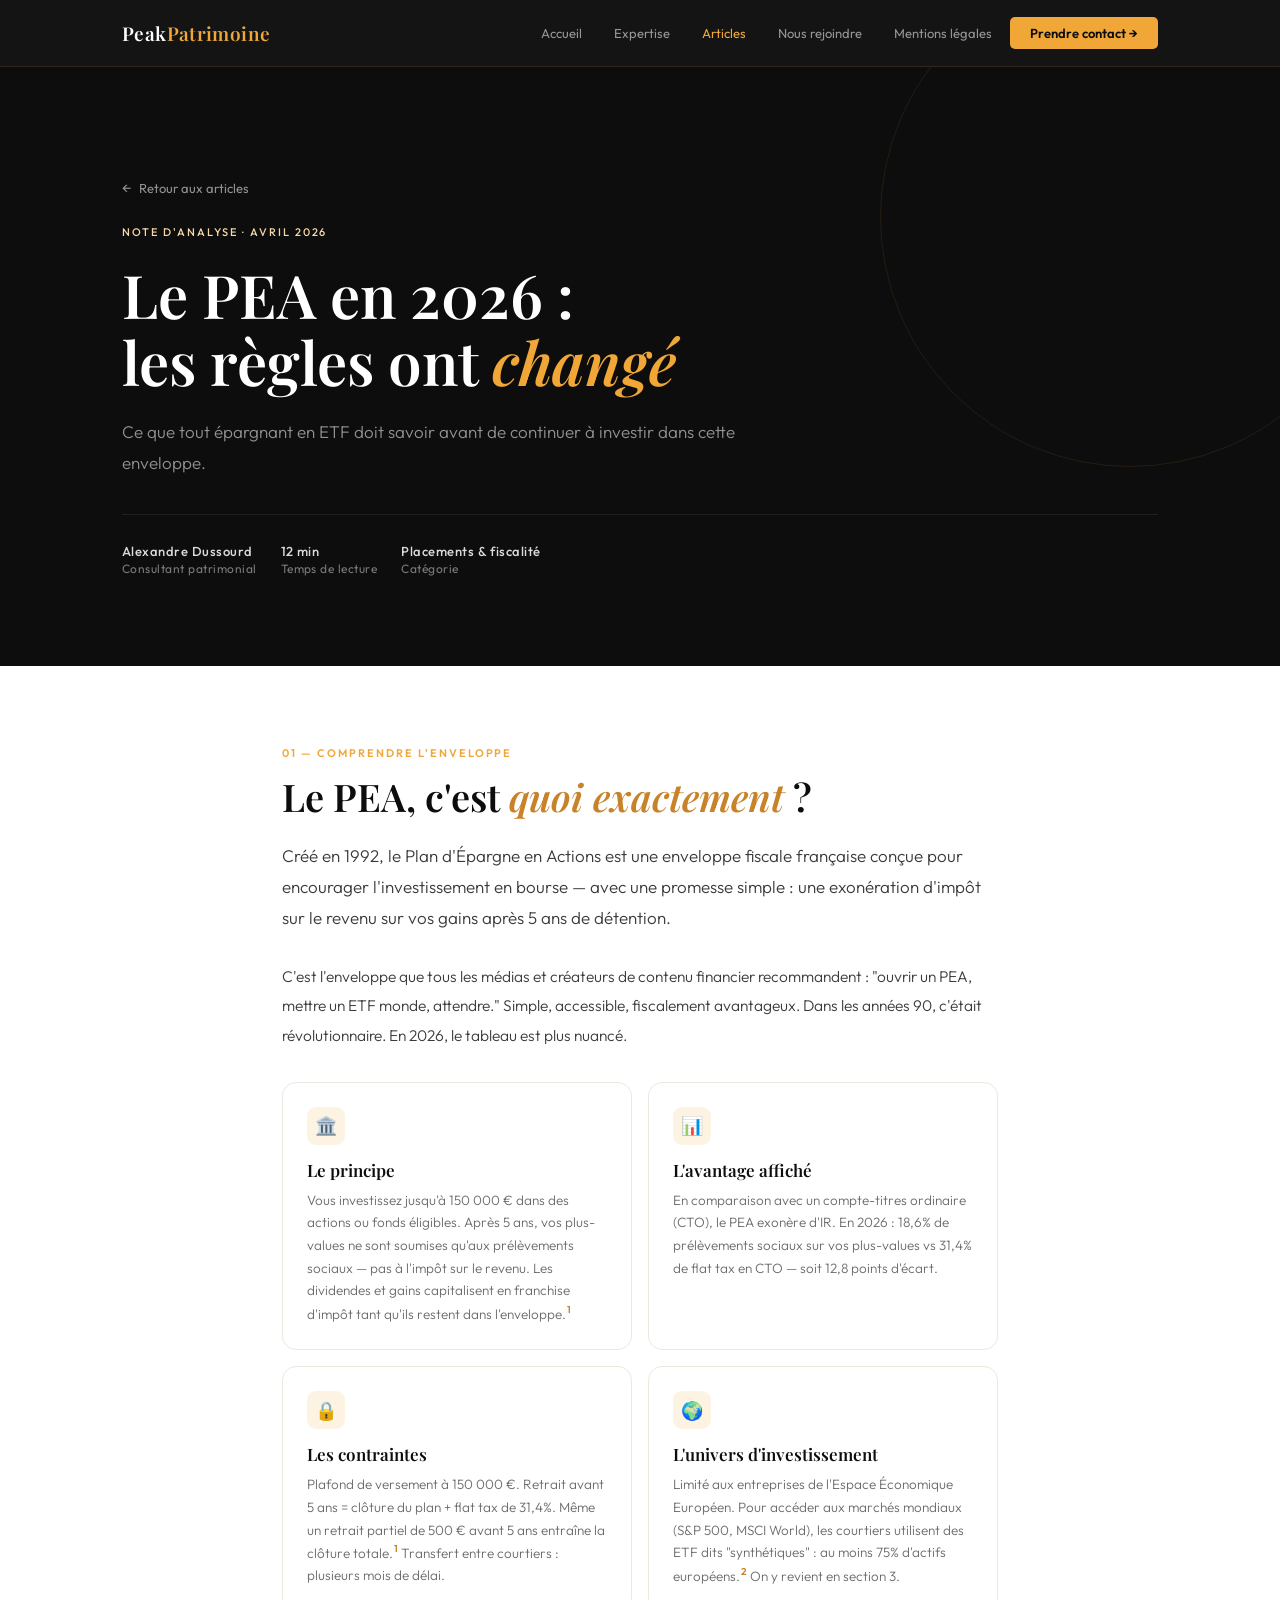
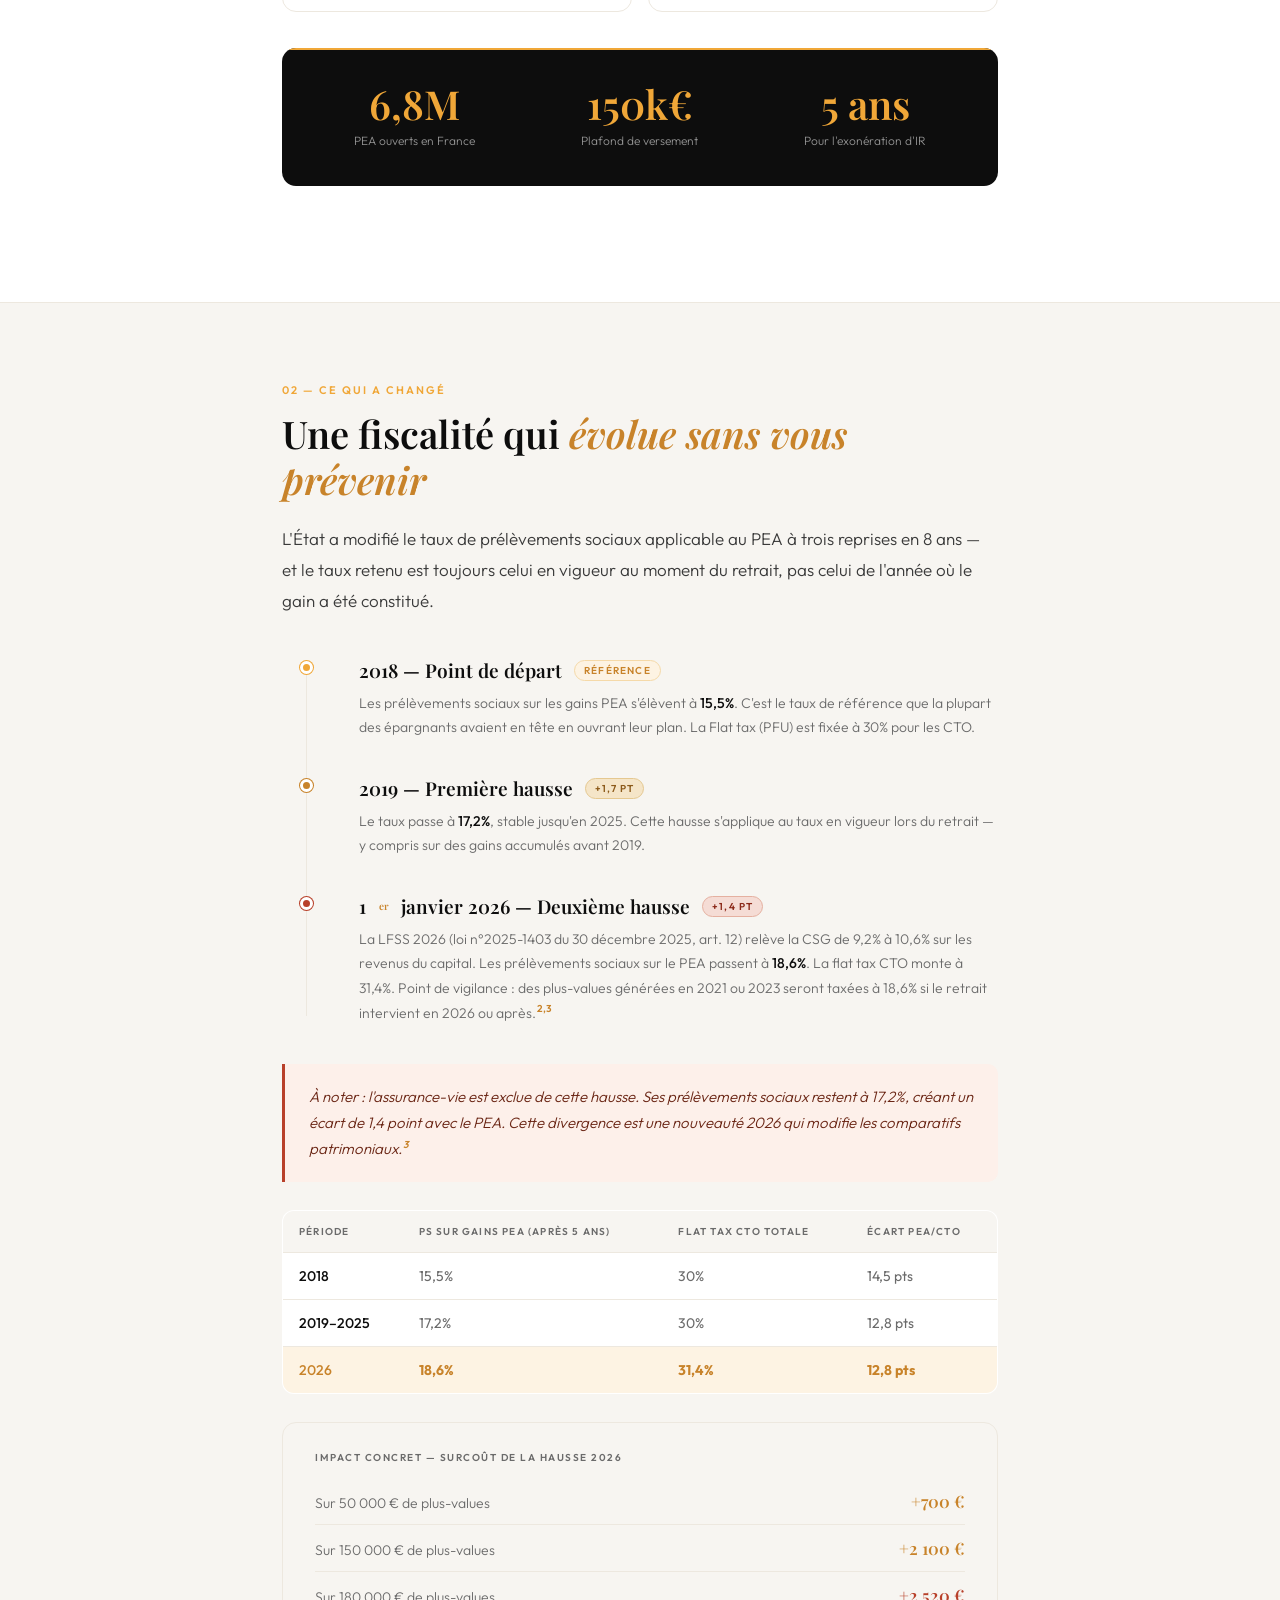
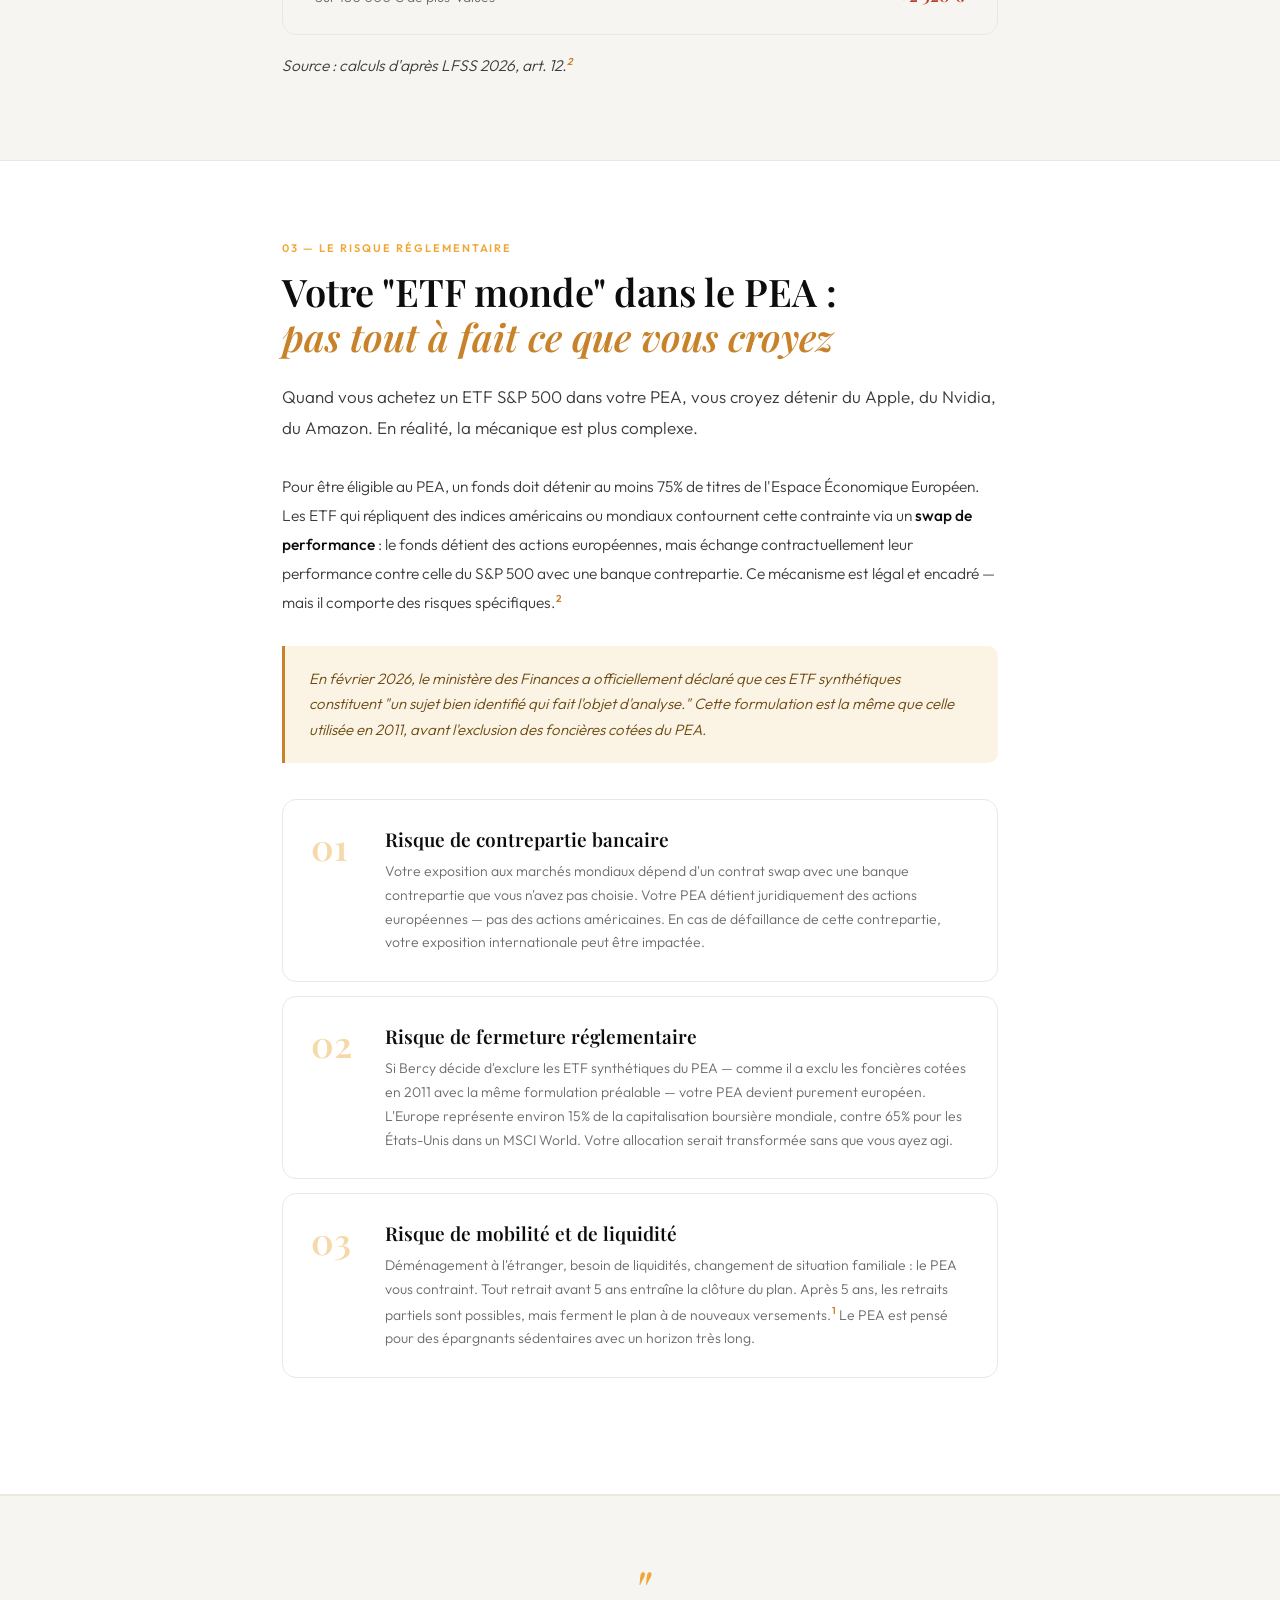
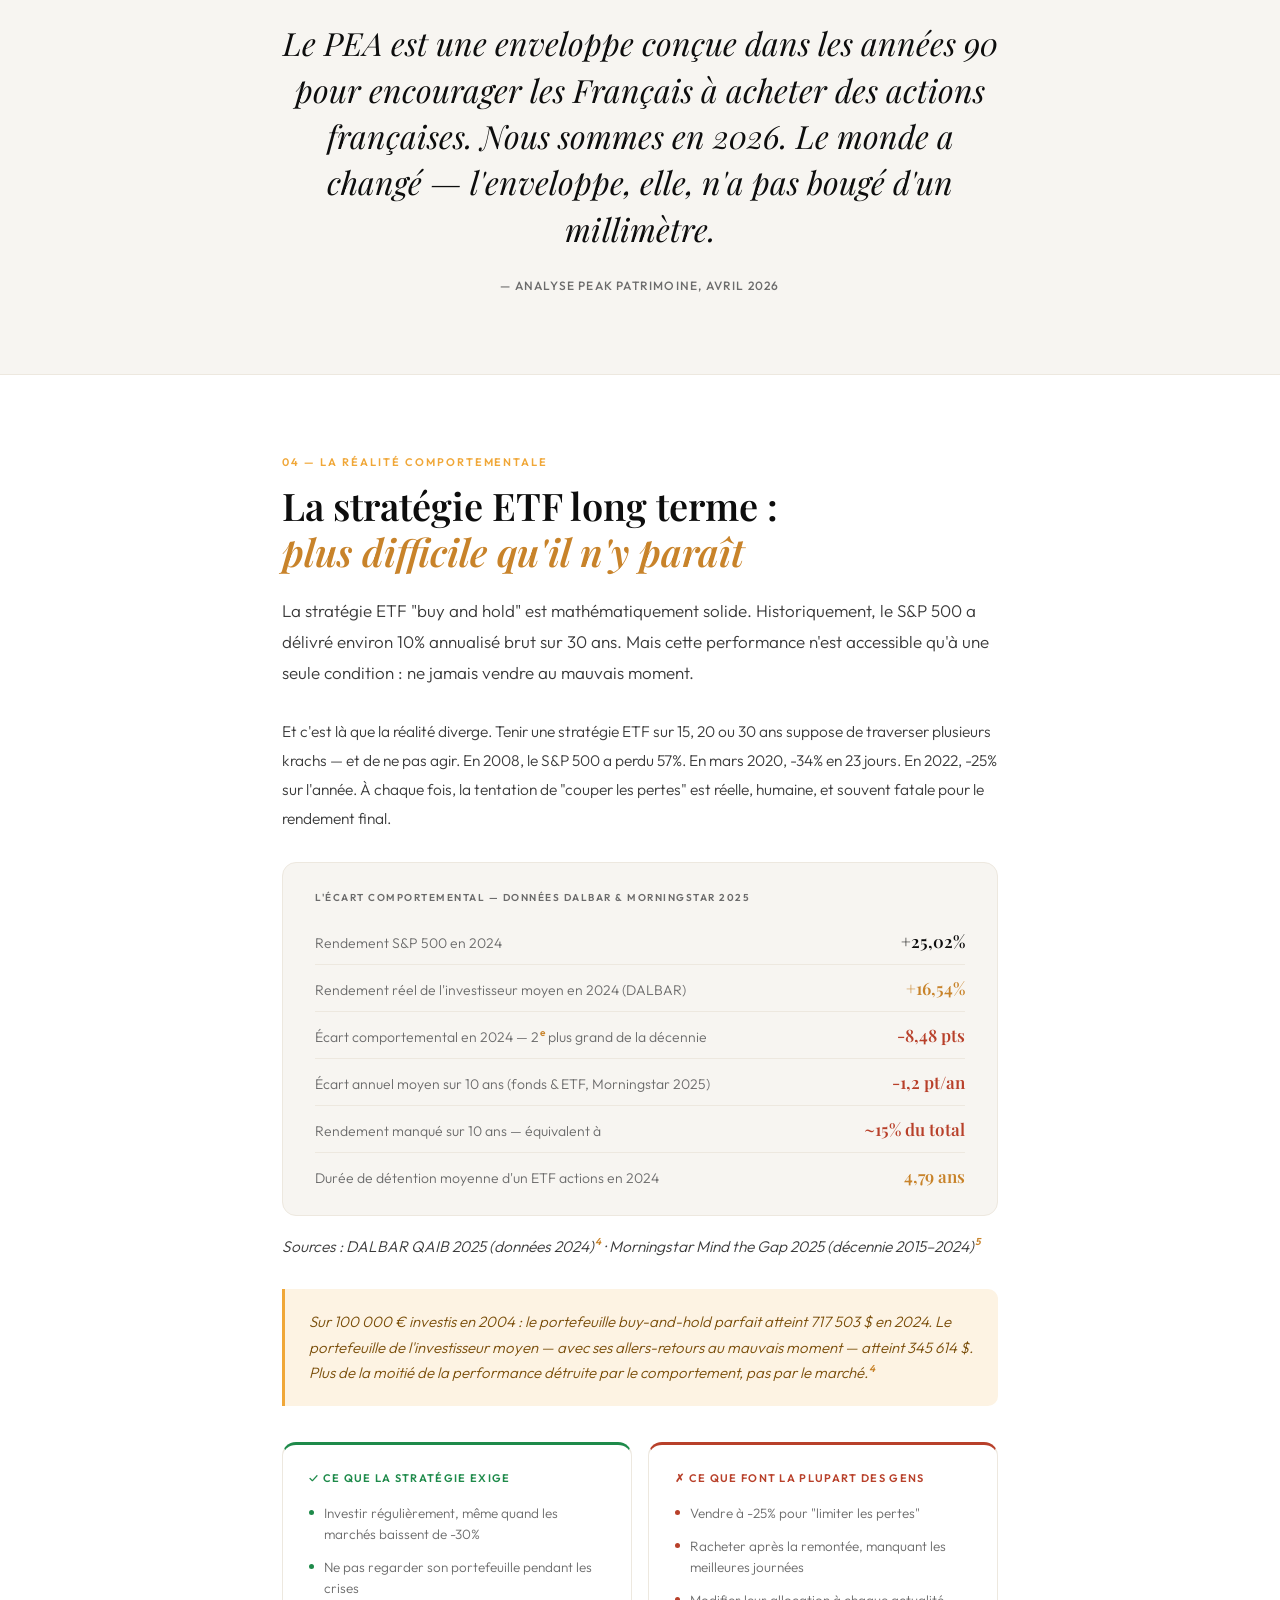
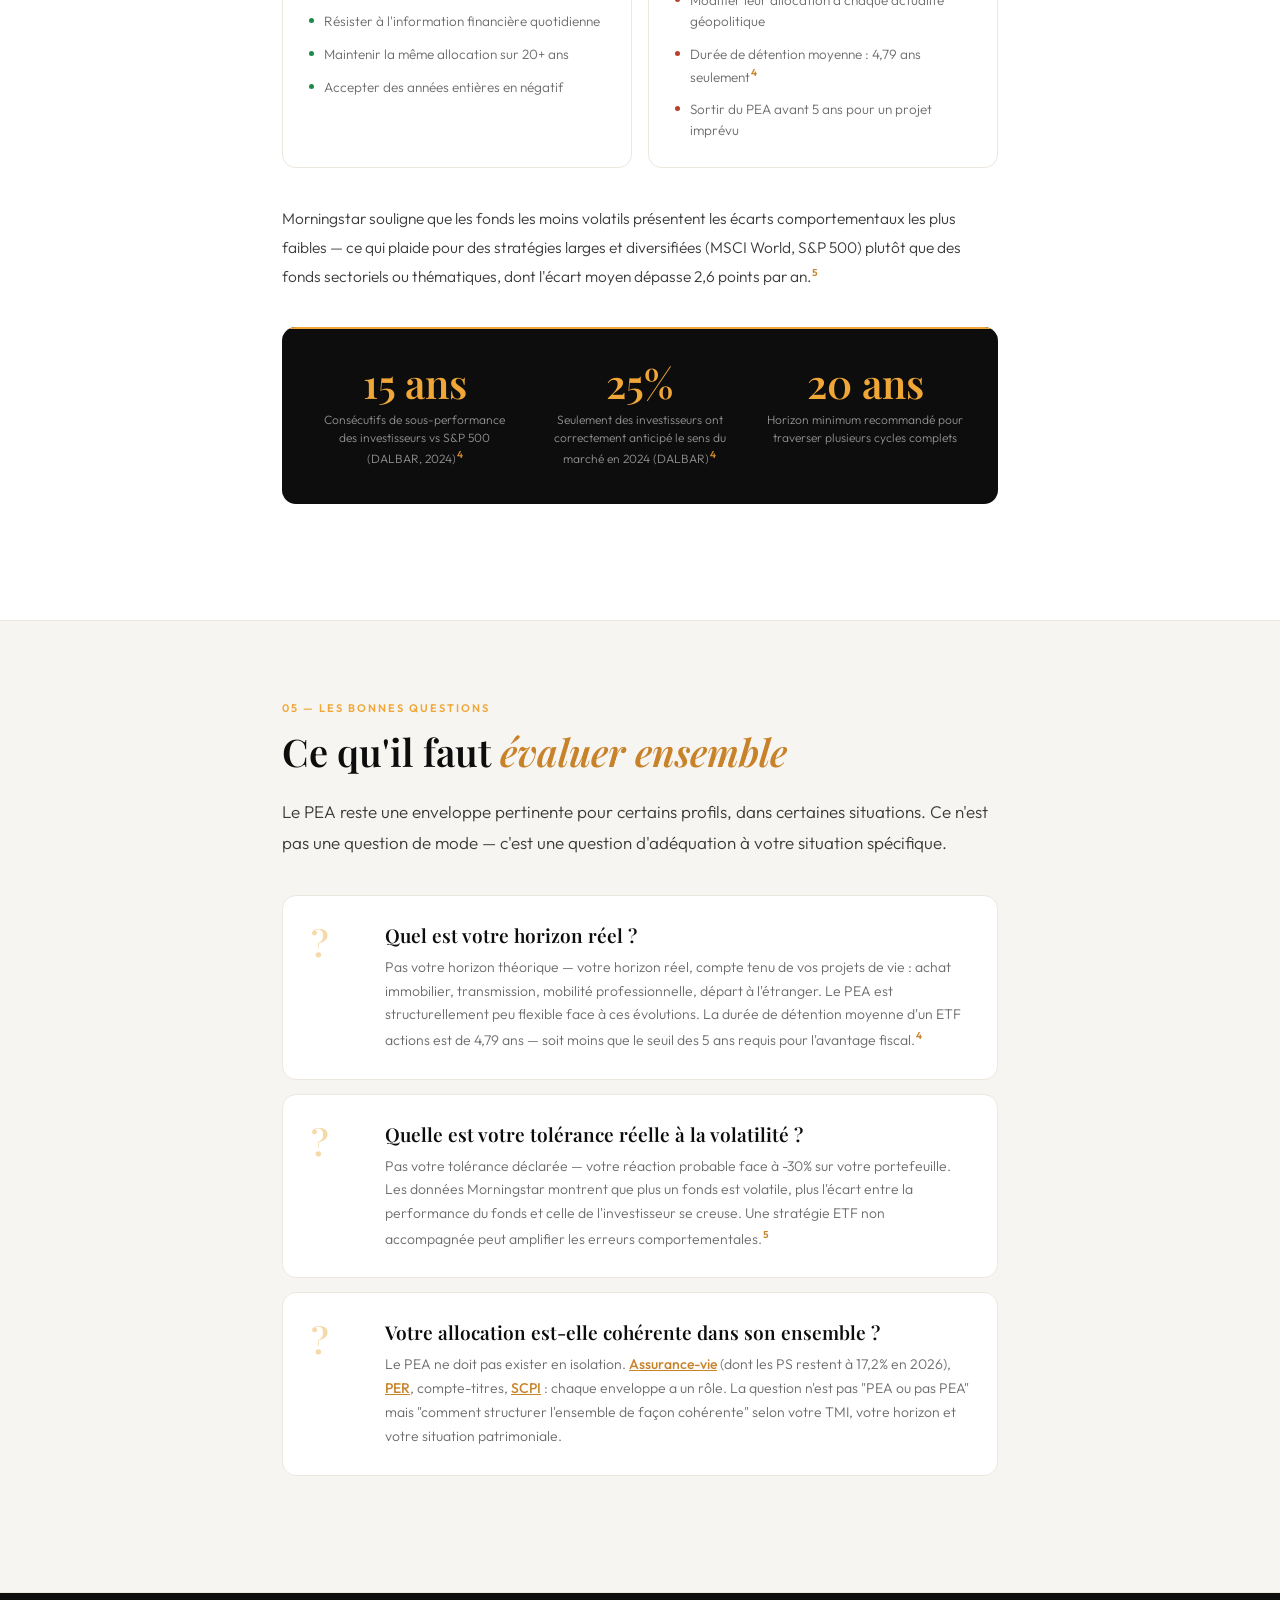
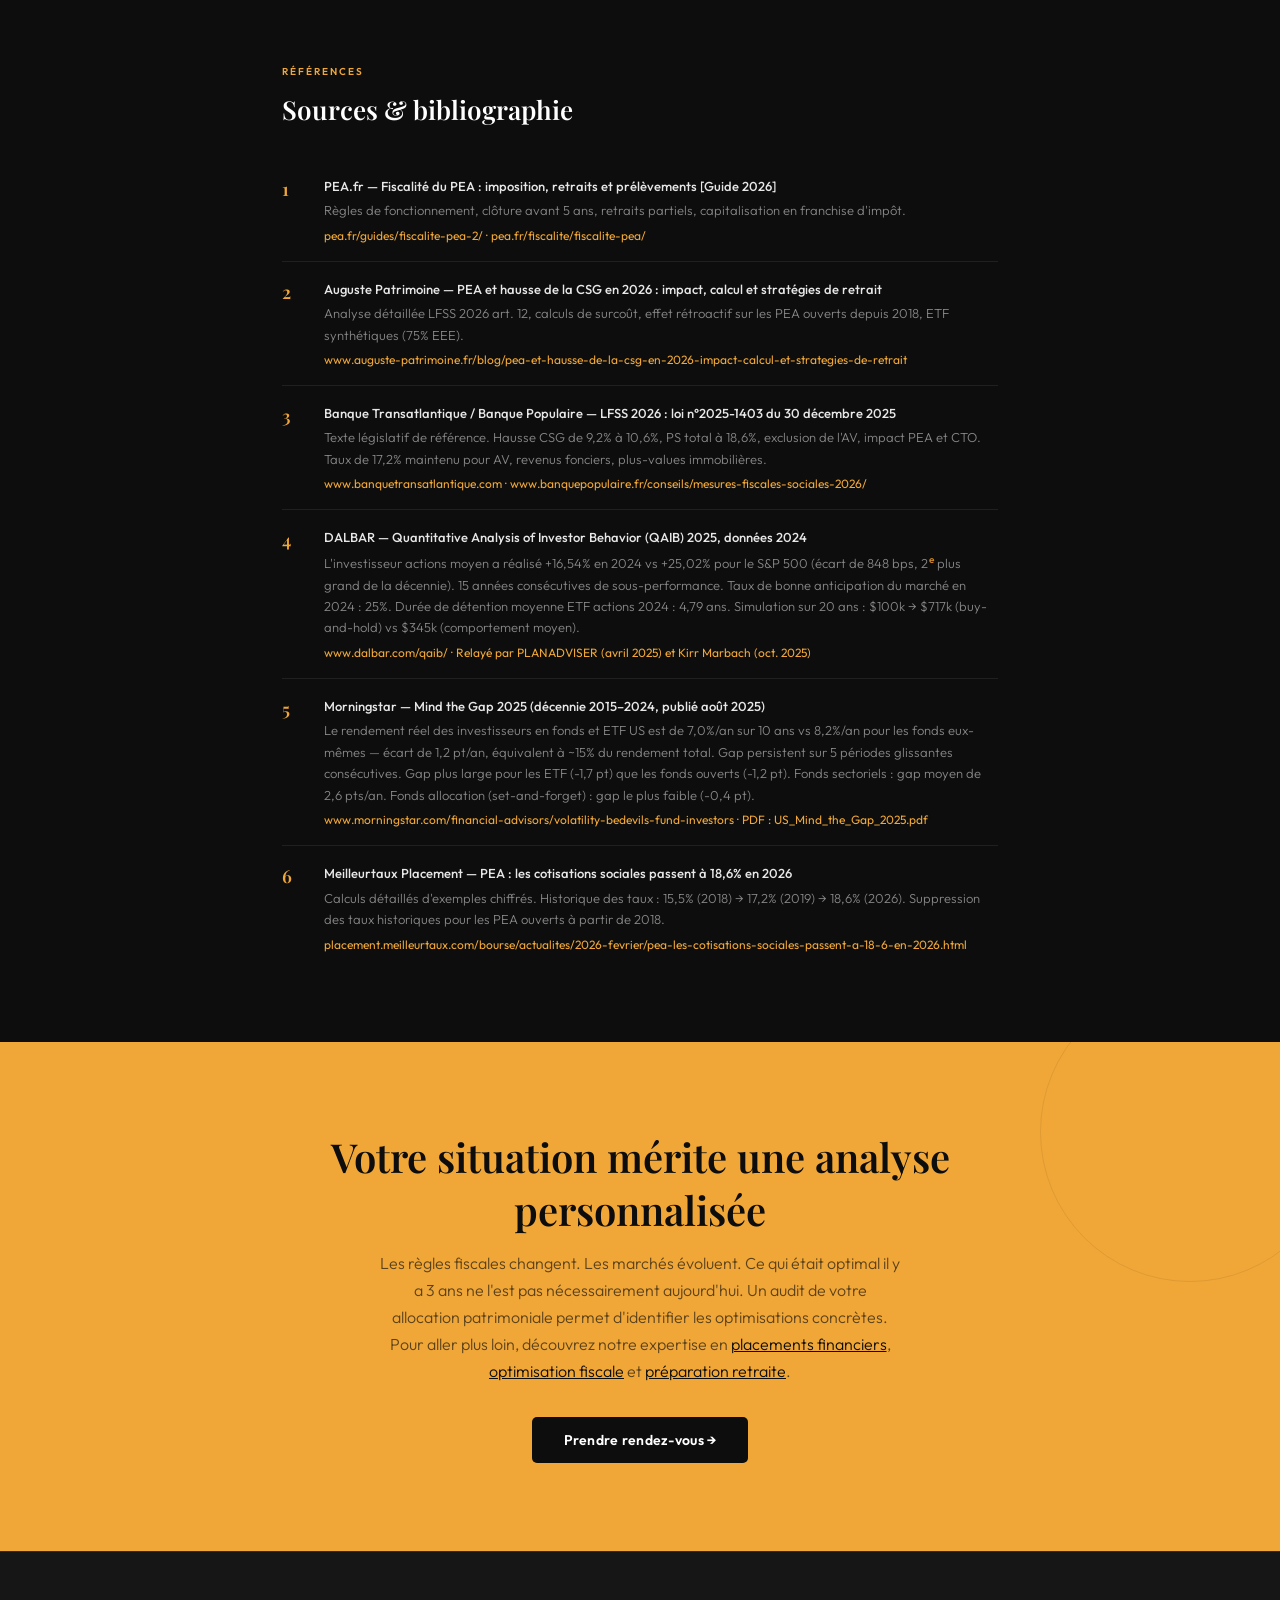
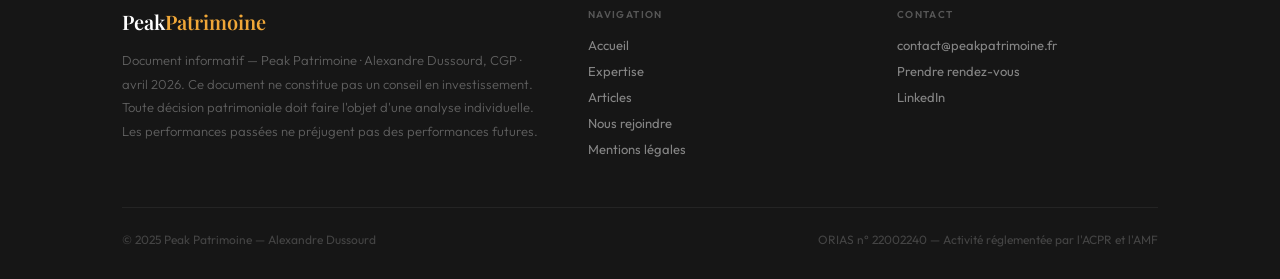
==== commit 847e95a2: "Optimise le SEO des articles + corrige deux coquilles SEO : - Meta enrichies (keywords, author, arti" ====
--- a/article-pea-2026.html
+++ b/article-pea-2026.html
@@ -3,19 +3,60 @@
 <head>
   <meta charset="UTF-8">
   <meta name="viewport" content="width=device-width, initial-scale=1.0">
-  <title>Le PEA en 2026 : les règles ont changé — Peak Patrimoine</title>
-  <meta name="description" content="Hausse de CSG à 18,6%, ETF synthétiques sous surveillance, écart comportemental : ce que tout épargnant en ETF doit savoir avant de continuer à investir dans cette enveloppe. Analyse par Alexandre Dussourd, CGP.">
-  <meta name="robots" content="index, follow">
+  <title>PEA 2026 : CSG à 18,6%, ETF synthétiques, risques — Peak Patrimoine</title>
+  <meta name="description" content="PEA en 2026 : la CSG passe à 18,6% (LFSS 2026), les ETF synthétiques sous surveillance de Bercy, écart comportemental DALBAR et Morningstar. Analyse complète par Alexandre Dussourd, CGP à Nice.">
+  <meta name="keywords" content="PEA 2026, CSG 10,6%, prélèvements sociaux PEA, ETF synthétique PEA, LFSS 2026, Plan Épargne en Actions, fiscalité PEA, MSCI World PEA, S&amp;P 500 PEA, Alexandre Dussourd, Peak Patrimoine">
+  <meta name="author" content="Alexandre Dussourd">
+  <meta name="robots" content="index, follow, max-image-preview:large, max-snippet:-1">
+  <meta name="article:published_time" content="2026-04-01">
+  <meta name="article:author" content="Alexandre Dussourd">
+  <meta name="article:section" content="Placements &amp; fiscalité">
   <link rel="canonical" href="https://www.peakpatrimoine.fr/article-pea-2026.html">
   <link rel="icon" type="image/x-icon" href="/favicon.ico">
   <link rel="icon" type="image/png" sizes="32x32" href="/favicon-32.png">
   <link rel="apple-touch-icon" sizes="180x180" href="/apple-touch-icon.png">
+
+  <!-- Open Graph -->
+  <meta property="og:site_name" content="Peak Patrimoine">
   <meta property="og:title" content="Le PEA en 2026 : les règles ont changé">
-  <meta property="og:description" content="Ce que tout épargnant en ETF doit savoir. Note d'analyse Peak Patrimoine, avril 2026.">
+  <meta property="og:description" content="CSG à 18,6%, ETF synthétiques sous surveillance, écart comportemental : ce que tout épargnant en ETF doit savoir. Note d'analyse Peak Patrimoine.">
   <meta property="og:url" content="https://www.peakpatrimoine.fr/article-pea-2026.html">
   <meta property="og:type" content="article">
+  <meta property="og:locale" content="fr_FR">
+  <meta property="og:image" content="https://www.peakpatrimoine.fr/hero-mountain.jpg">
+  <meta property="og:image:alt" content="Le PEA en 2026 — analyse Peak Patrimoine">
+  <meta property="article:published_time" content="2026-04-01T00:00:00+01:00">
+  <meta property="article:modified_time" content="2026-04-22T00:00:00+02:00">
+  <meta property="article:author" content="https://www.linkedin.com/in/alexdussourd/">
+  <meta property="article:section" content="Placements &amp; fiscalité">
+  <meta property="article:tag" content="PEA">
+  <meta property="article:tag" content="CSG 2026">
+  <meta property="article:tag" content="ETF">
+  <meta property="article:tag" content="LFSS 2026">
+
+  <!-- Twitter -->
+  <meta name="twitter:card" content="summary_large_image">
+  <meta name="twitter:title" content="Le PEA en 2026 : les règles ont changé">
+  <meta name="twitter:description" content="CSG à 18,6%, ETF synthétiques, écart comportemental — l'analyse complète par Peak Patrimoine.">
+  <meta name="twitter:image" content="https://www.peakpatrimoine.fr/hero-mountain.jpg">
+  <meta name="twitter:label1" content="Écrit par">
+  <meta name="twitter:data1" content="Alexandre Dussourd, CGP">
+  <meta name="twitter:label2" content="Temps de lecture">
+  <meta name="twitter:data2" content="12 minutes">
+
+  <!-- Structured data : Article -->
   <script type="application/ld+json">
-  {"@context":"https://schema.org","@type":"Article","headline":"Le PEA en 2026 : les règles ont changé","description":"Analyse de la fiscalité du PEA en 2026, du risque des ETF synthétiques et des biais comportementaux.","author":{"@type":"Person","name":"Alexandre Dussourd","url":"https://www.linkedin.com/in/alexdussourd/"},"publisher":{"@type":"Organization","name":"Peak Patrimoine"},"datePublished":"2026-04-01","inLanguage":"fr"}
+  {"@context":"https://schema.org","@type":"Article","mainEntityOfPage":{"@type":"WebPage","@id":"https://www.peakpatrimoine.fr/article-pea-2026.html"},"headline":"Le PEA en 2026 : les règles ont changé","alternativeHeadline":"Hausse CSG, ETF synthétiques et écart comportemental","description":"Analyse complète de la fiscalité du PEA en 2026 (CSG à 18,6%, LFSS 2026), du risque des ETF synthétiques et des biais comportementaux DALBAR/Morningstar.","image":{"@type":"ImageObject","url":"https://www.peakpatrimoine.fr/hero-mountain.jpg","width":1200,"height":630},"author":{"@type":"Person","name":"Alexandre Dussourd","jobTitle":"Consultant patrimonial","url":"https://www.peakpatrimoine.fr","sameAs":["https://www.linkedin.com/in/alexdussourd/"]},"publisher":{"@type":"Organization","name":"Peak Patrimoine","url":"https://www.peakpatrimoine.fr","logo":{"@type":"ImageObject","url":"https://www.peakpatrimoine.fr/apple-touch-icon.png","width":180,"height":180}},"datePublished":"2026-04-01","dateModified":"2026-04-22","inLanguage":"fr-FR","articleSection":"Placements &amp; fiscalité","keywords":["PEA","CSG 2026","ETF synthétique","LFSS 2026","Plan Épargne en Actions","DALBAR","Morningstar","assurance-vie"],"wordCount":2400,"timeRequired":"PT12M","about":[{"@type":"Thing","name":"Plan d'Épargne en Actions"},{"@type":"Thing","name":"Fiscalité 2026"},{"@type":"Thing","name":"ETF"}]}
+  </script>
+
+  <!-- Structured data : BreadcrumbList -->
+  <script type="application/ld+json">
+  {"@context":"https://schema.org","@type":"BreadcrumbList","itemListElement":[{"@type":"ListItem","position":1,"name":"Accueil","item":"https://www.peakpatrimoine.fr/"},{"@type":"ListItem","position":2,"name":"Articles","item":"https://www.peakpatrimoine.fr/articles.html"},{"@type":"ListItem","position":3,"name":"Le PEA en 2026","item":"https://www.peakpatrimoine.fr/article-pea-2026.html"}]}
+  </script>
+
+  <!-- Structured data : FAQPage -->
+  <script type="application/ld+json">
+  {"@context":"https://schema.org","@type":"FAQPage","mainEntity":[{"@type":"Question","name":"Quel est le taux des prélèvements sociaux sur le PEA en 2026 ?","acceptedAnswer":{"@type":"Answer","text":"Depuis le 1er janvier 2026, les prélèvements sociaux sur les gains d'un PEA après 5 ans sont de 18,6% (CSG relevée de 9,2% à 10,6% par la LFSS 2026, loi n°2025-1403). Le taux s'applique au retrait, y compris sur des plus-values générées avant 2026."}},{"@type":"Question","name":"Qu'est-ce qu'un ETF synthétique dans un PEA ?","acceptedAnswer":{"@type":"Answer","text":"Un ETF synthétique contourne la contrainte des 75% d'actifs européens du PEA via un swap de performance : le fonds détient des actions européennes mais échange contractuellement leur performance contre celle d'un indice mondial (S&P 500, MSCI World) avec une banque contrepartie. Ce mécanisme fait l'objet d'une analyse de Bercy depuis février 2026."}},{"@type":"Question","name":"Le PEA reste-t-il plus intéressant que l'assurance-vie en 2026 ?","acceptedAnswer":{"@type":"Answer","text":"L'assurance-vie est exclue de la hausse LFSS 2026 : ses prélèvements sociaux restent à 17,2%, soit 1,4 point de moins que le PEA (18,6%). Le choix dépend de l'horizon, du TMI, des projets de vie et de la structuration globale du patrimoine."}},{"@type":"Question","name":"Que se passe-t-il si Bercy exclut les ETF synthétiques du PEA ?","acceptedAnswer":{"@type":"Answer","text":"Le PEA deviendrait purement européen. L'Europe représente environ 15% de la capitalisation boursière mondiale contre 65% pour les États-Unis. L'allocation serait transformée sans action de l'épargnant. Bercy a utilisé en 2026 la même formulation qu'en 2011 avant l'exclusion des foncières cotées."}}]}
   </script>
   <link rel="preconnect" href="https://fonts.googleapis.com">
   <link href="https://fonts.googleapis.com/css2?family=Playfair+Display:ital,wght@0,400;0,600;1,400&family=Outfit:wght@300;400;500;600&display=swap" rel="stylesheet">
@@ -214,14 +255,20 @@
   </div>
 </nav>
 
+<article itemscope itemtype="https://schema.org/Article">
+<meta itemprop="datePublished" content="2026-04-01">
+<meta itemprop="dateModified" content="2026-04-22">
+<meta itemprop="inLanguage" content="fr-FR">
+<link itemprop="mainEntityOfPage" href="https://www.peakpatrimoine.fr/article-pea-2026.html">
+
 <header class="hero">
   <div class="container">
     <a href="/articles.html" class="back-link">Retour aux articles</a>
-    <span class="hero-eyebrow">Note d'analyse · Avril 2026</span>
-    <h1>Le PEA en 2026 :<br>les règles ont <em>changé</em></h1>
-    <p class="hero-sub">Ce que tout épargnant en ETF doit savoir avant de continuer à investir dans cette enveloppe.</p>
+    <span class="hero-eyebrow">Note d'analyse · <time datetime="2026-04-01">Avril 2026</time></span>
+    <h1 itemprop="headline">Le PEA en 2026 :<br>les règles ont <em>changé</em></h1>
+    <p class="hero-sub" itemprop="description">Ce que tout épargnant en ETF doit savoir avant de continuer à investir dans cette enveloppe.</p>
     <div class="hero-meta">
-      <div class="hero-meta-item"><strong>Alexandre Dussourd</strong>Consultant patrimonial</div>
+      <div class="hero-meta-item" itemprop="author" itemscope itemtype="https://schema.org/Person"><strong itemprop="name">Alexandre Dussourd</strong><span itemprop="jobTitle">Consultant patrimonial</span></div>
       <div class="hero-meta-item"><strong>12 min</strong>Temps de lecture</div>
       <div class="hero-meta-item"><strong>Placements &amp; fiscalité</strong>Catégorie</div>
     </div>
@@ -516,7 +563,7 @@
           <div class="risk-number">?</div>
           <div>
             <h3>Votre allocation est-elle cohérente dans son ensemble ?</h3>
-            <p>Le PEA ne doit pas exister en isolation. Assurance-vie (dont les PS restent à 17,2% en 2026), PER, compte-titres, SCPI : chaque enveloppe a un rôle. La question n'est pas "PEA ou pas PEA" mais "comment structurer l'ensemble de façon cohérente" selon votre TMI, votre horizon et votre situation patrimoniale.</p>
+            <p>Le PEA ne doit pas exister en isolation. <a href="/expertise.html#placements" style="color:var(--ambre-d);font-weight:500;">Assurance-vie</a> (dont les PS restent à 17,2% en 2026), <a href="/expertise.html#retraite" style="color:var(--ambre-d);font-weight:500;">PER</a>, compte-titres, <a href="/expertise.html#immobilier" style="color:var(--ambre-d);font-weight:500;">SCPI</a> : chaque enveloppe a un rôle. La question n'est pas "PEA ou pas PEA" mais "comment structurer l'ensemble de façon cohérente" selon votre TMI, votre horizon et votre situation patrimoniale.</p>
           </div>
         </div>
       </div>
@@ -582,12 +629,13 @@
   </section>
 
 </main>
+</article>
 
 <section class="cta-band">
   <div class="container">
     <h2>Votre situation mérite une analyse personnalisée</h2>
-    <p>Les règles fiscales changent. Les marchés évoluent. Ce qui était optimal il y a 3 ans ne l'est pas nécessairement aujourd'hui. Un audit de votre allocation patrimoniale permet d'identifier les optimisations concrètes.</p>
-    <a class="btn btn-dark" href="https://calendar.app.google/mGV3SWbJjAqieRm79" target="_blank" rel="noopener">Prendre rendez-vous avec Alexandre →</a>
+    <p>Les règles fiscales changent. Les marchés évoluent. Ce qui était optimal il y a 3 ans ne l'est pas nécessairement aujourd'hui. Un audit de votre allocation patrimoniale permet d'identifier les optimisations concrètes. Pour aller plus loin, découvrez notre expertise en <a href="/expertise.html#placements" style="color:var(--noir);text-decoration:underline;">placements financiers</a>, <a href="/expertise.html#fiscalite" style="color:var(--noir);text-decoration:underline;">optimisation fiscale</a> et <a href="/expertise.html#retraite" style="color:var(--noir);text-decoration:underline;">préparation retraite</a>.</p>
+    <a class="btn btn-dark" href="https://calendar.app.google/mGV3SWbJjAqieRm79" target="_blank" rel="noopener">Prendre rendez-vous →</a>
   </div>
 </section>
 
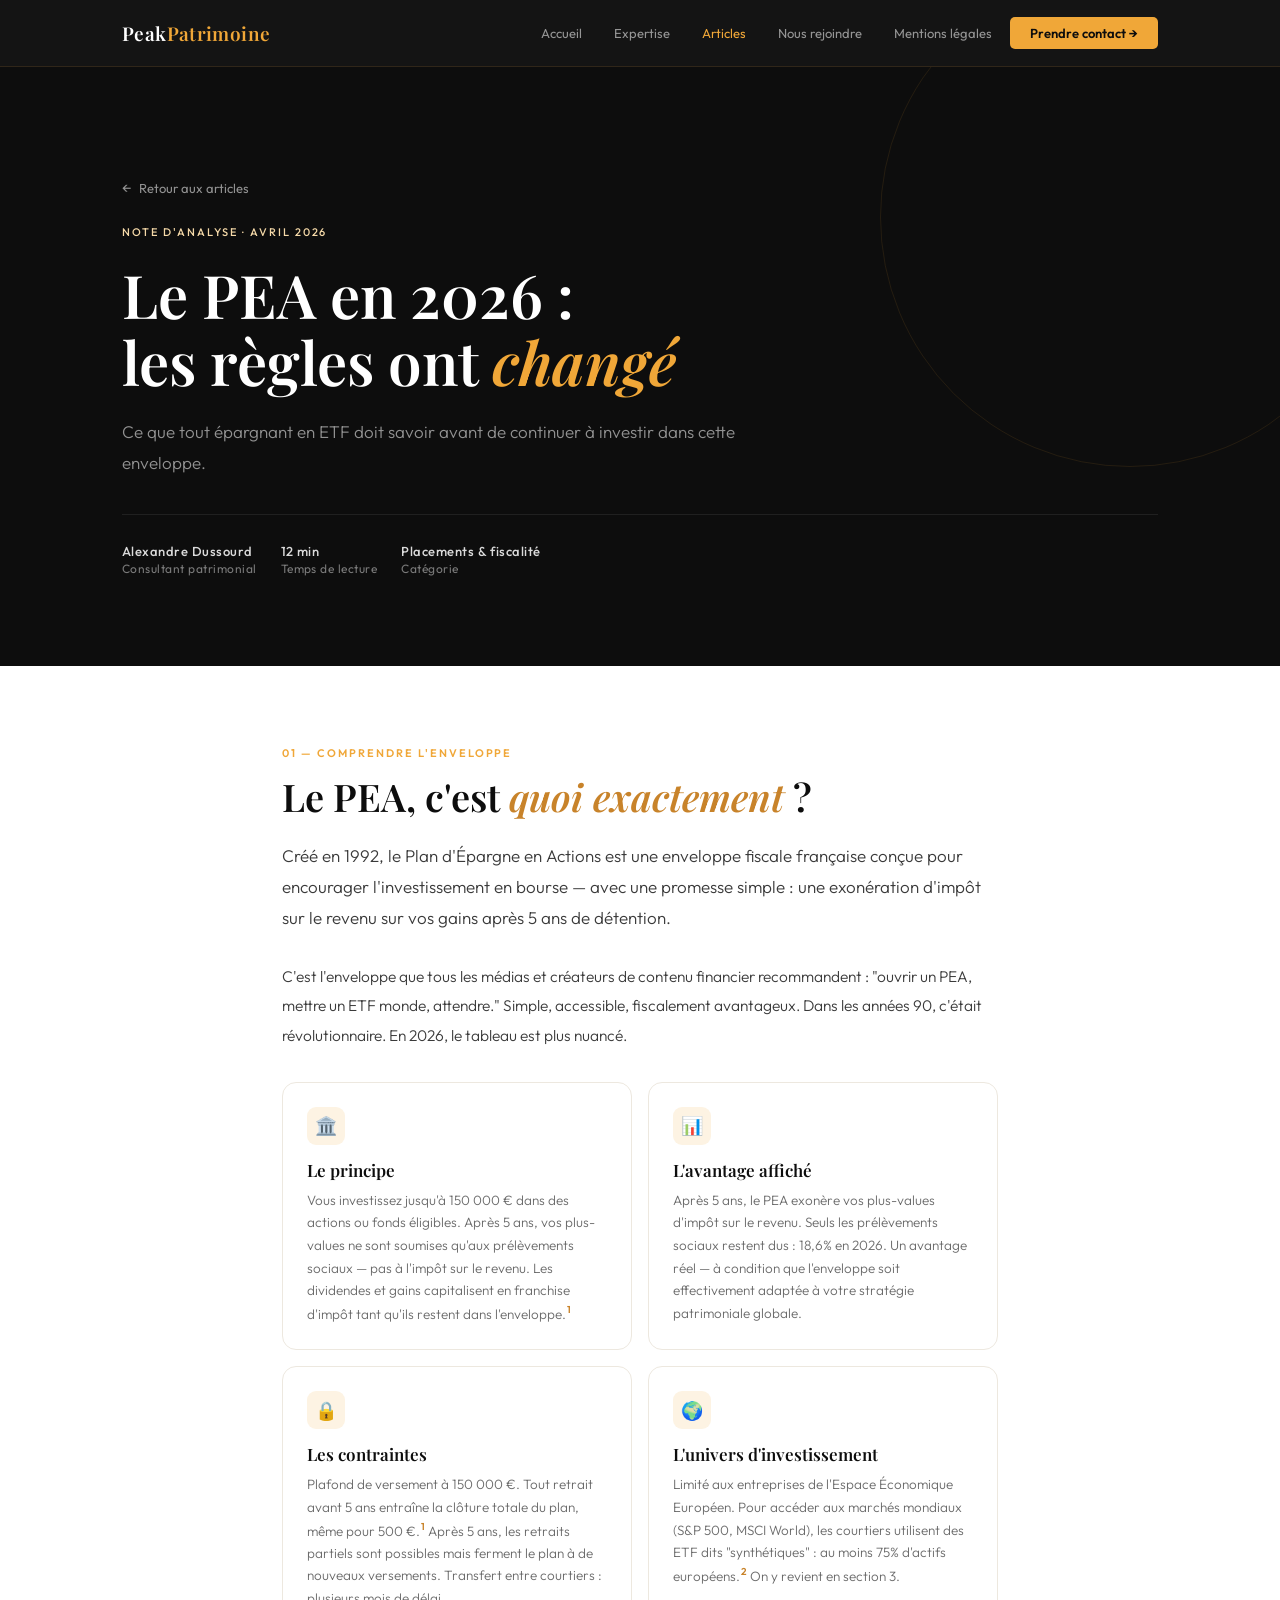
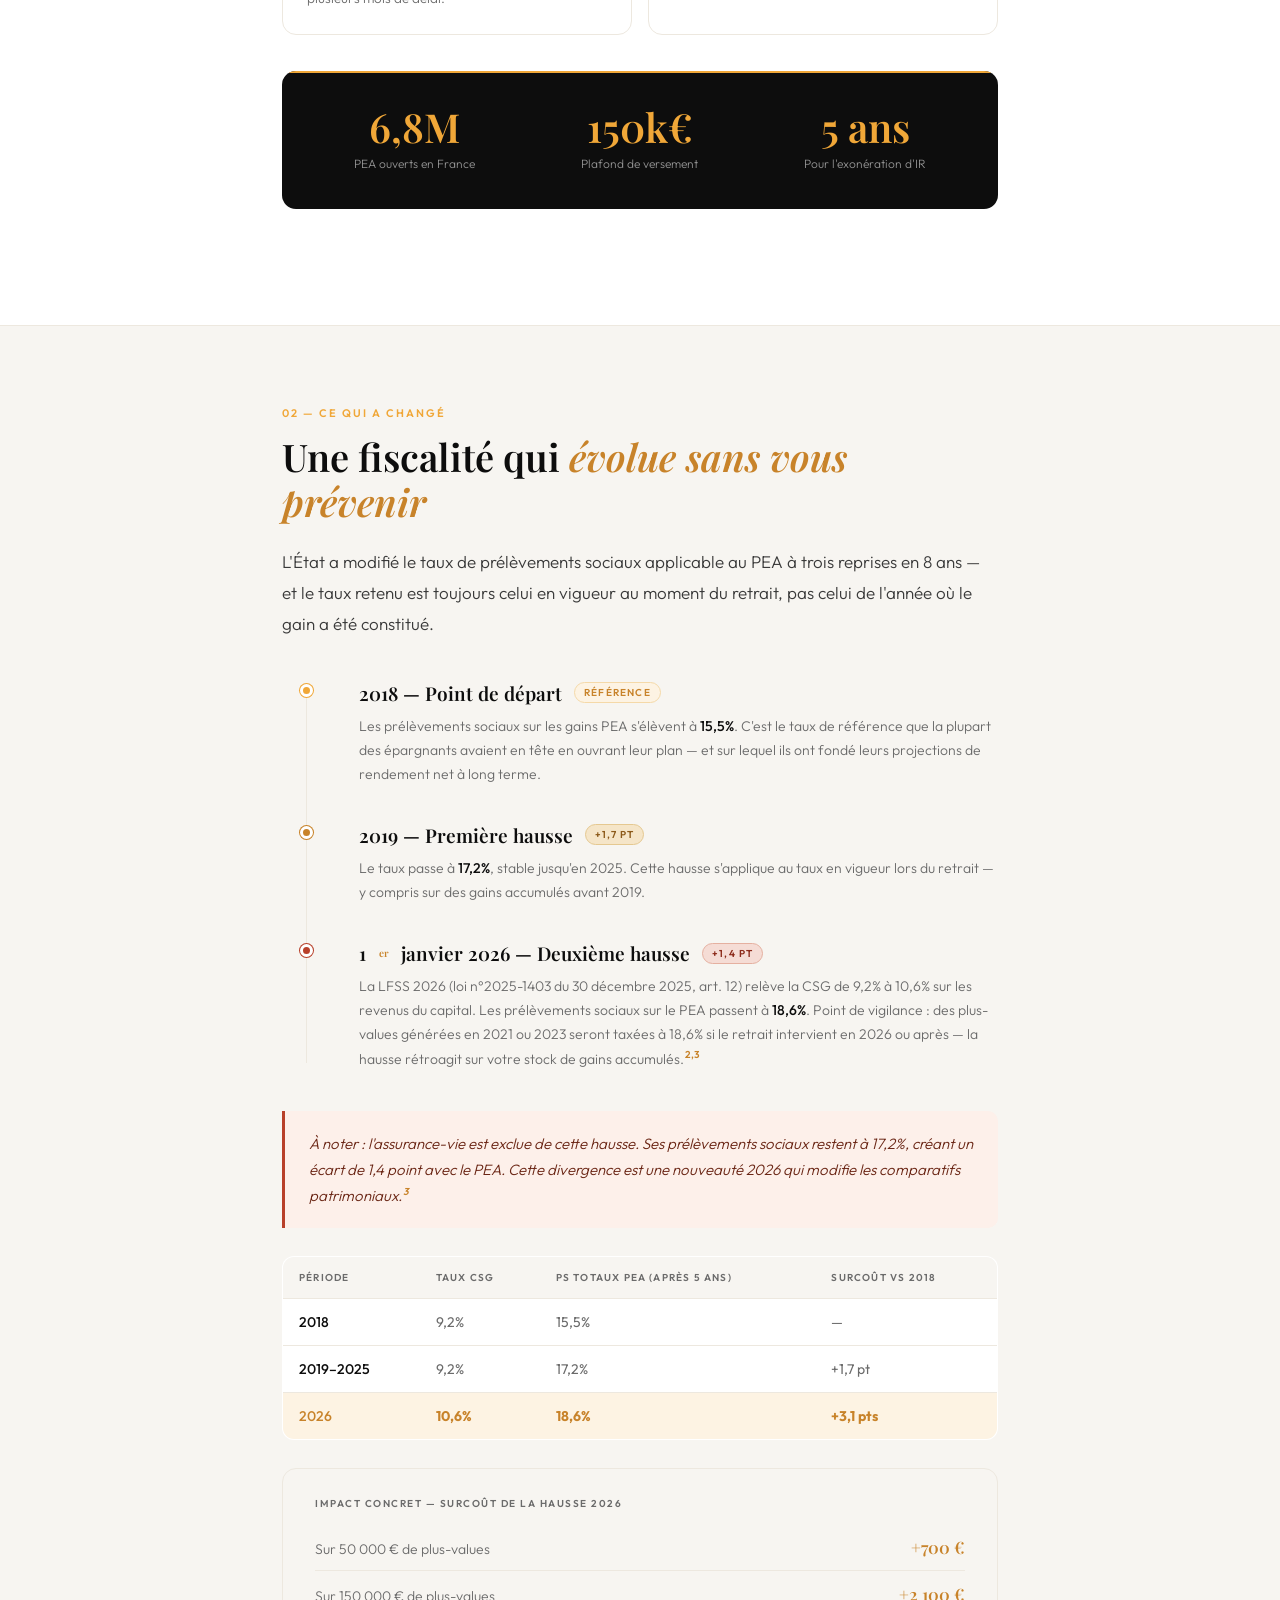
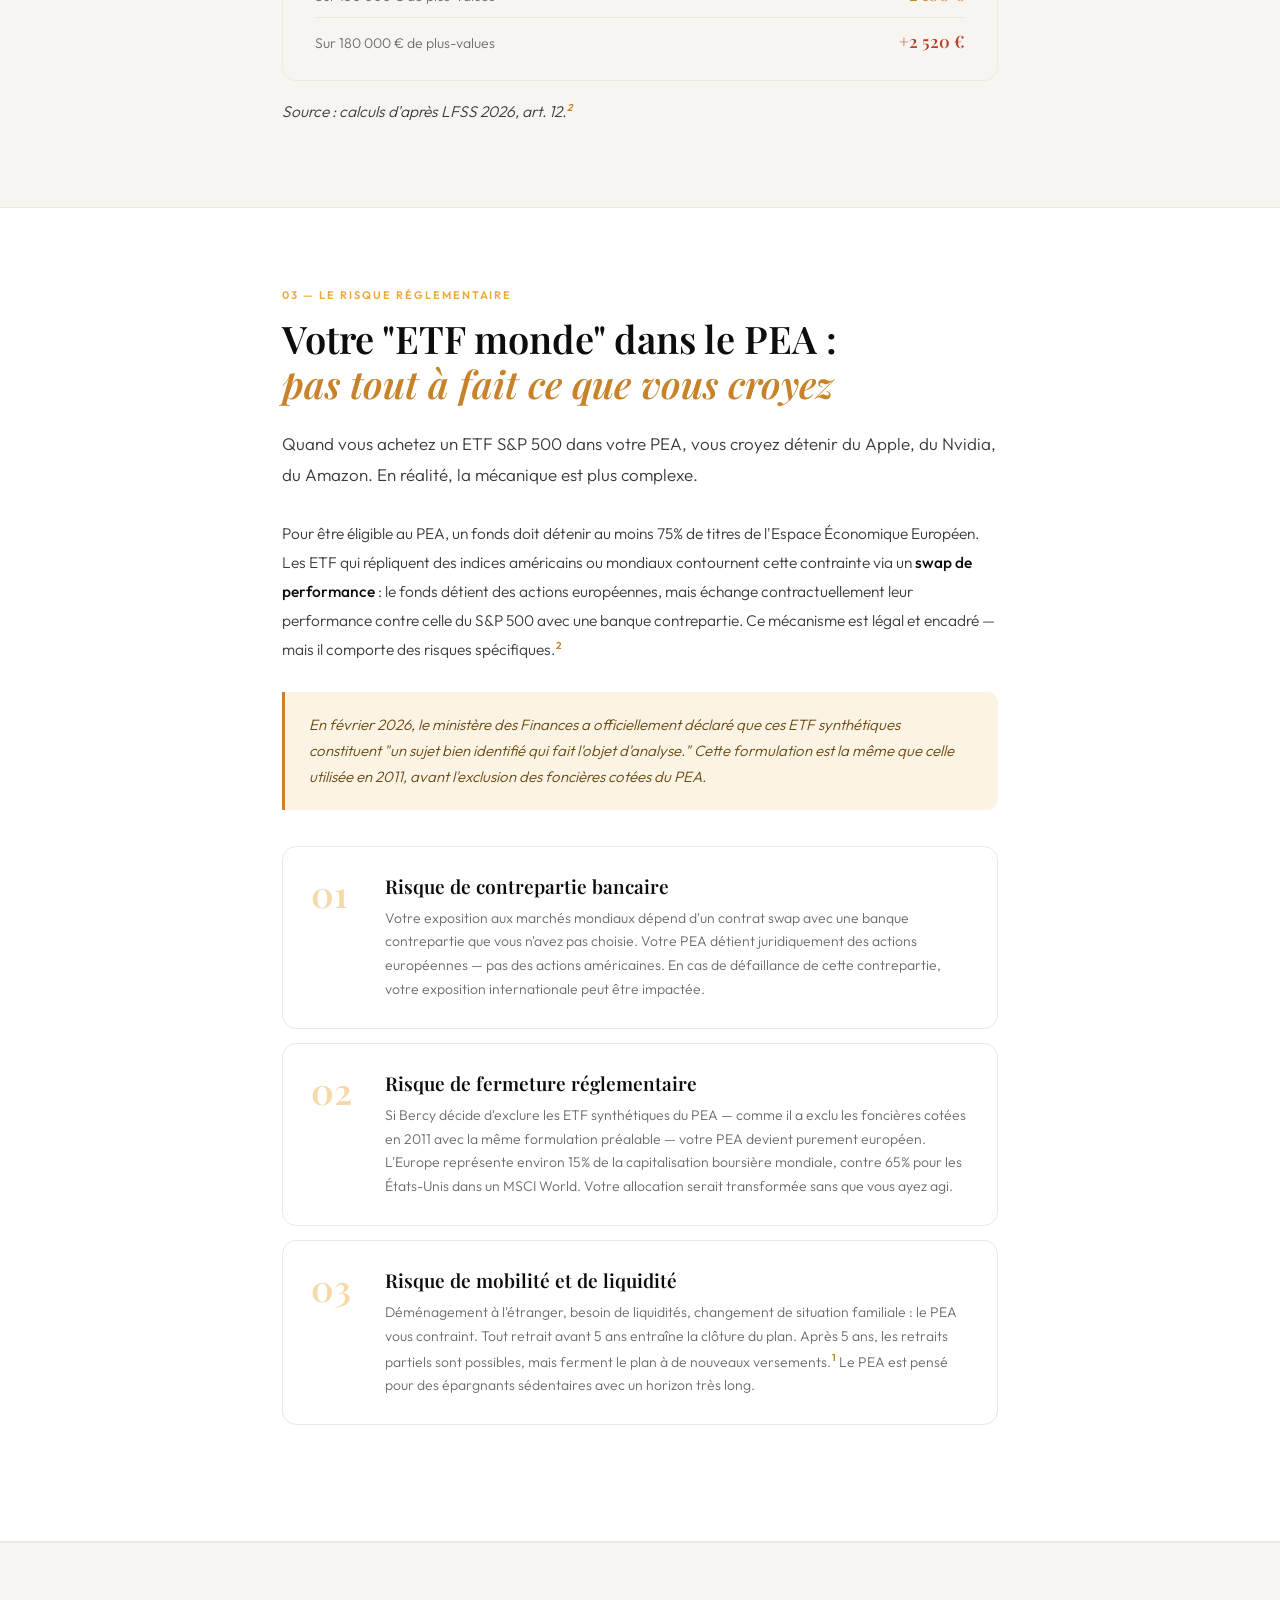
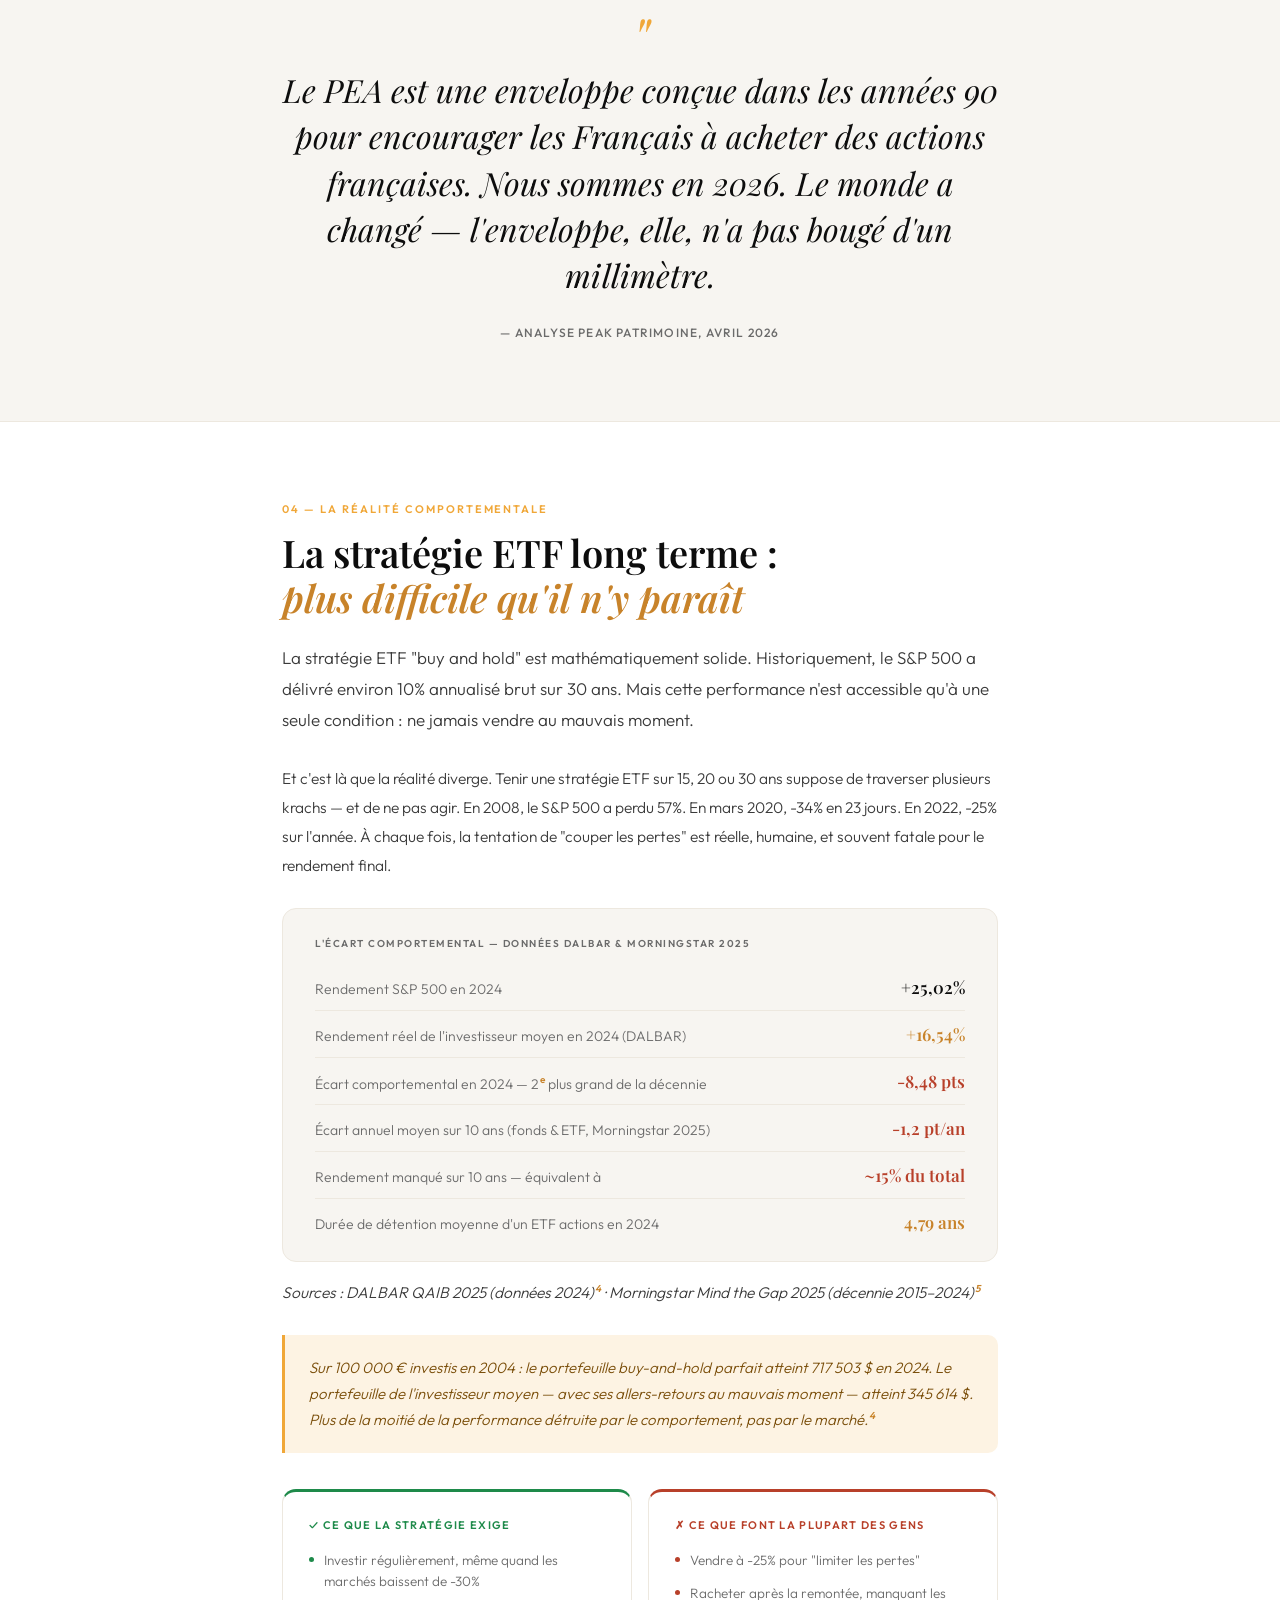
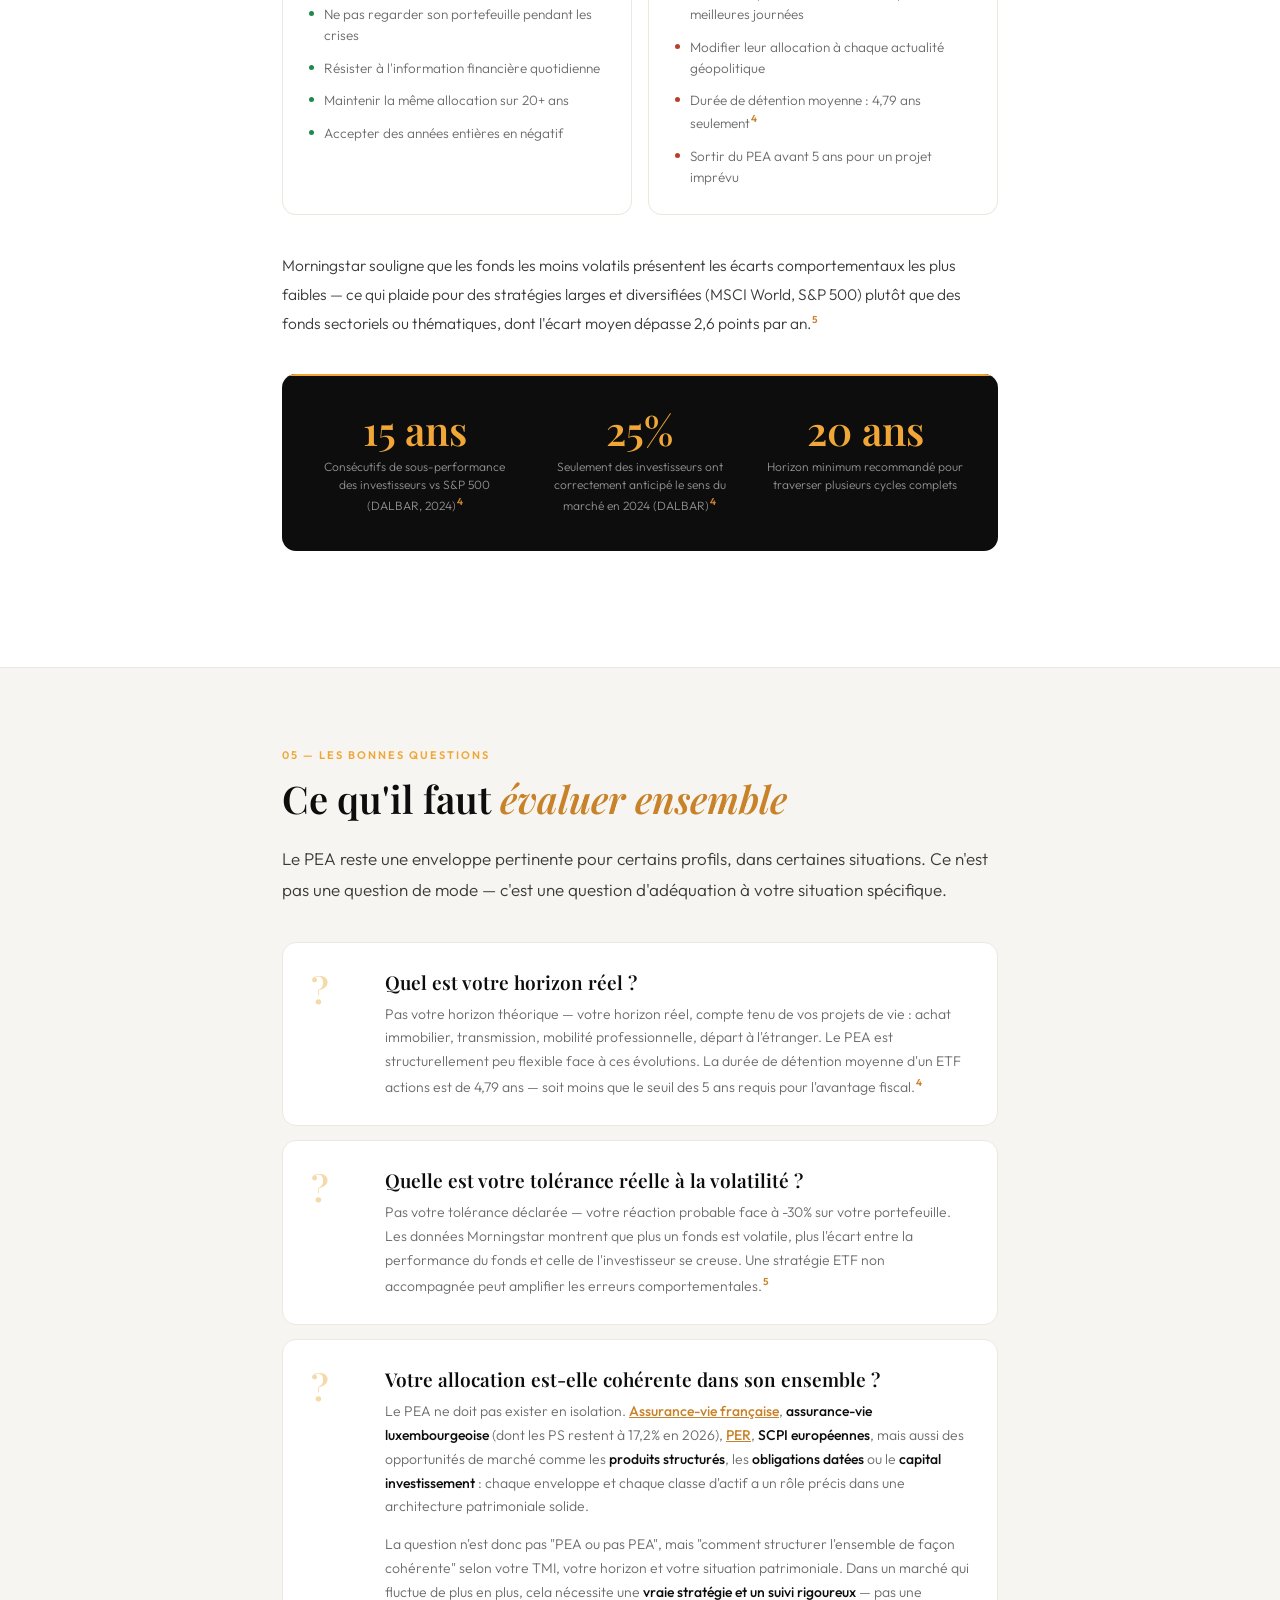
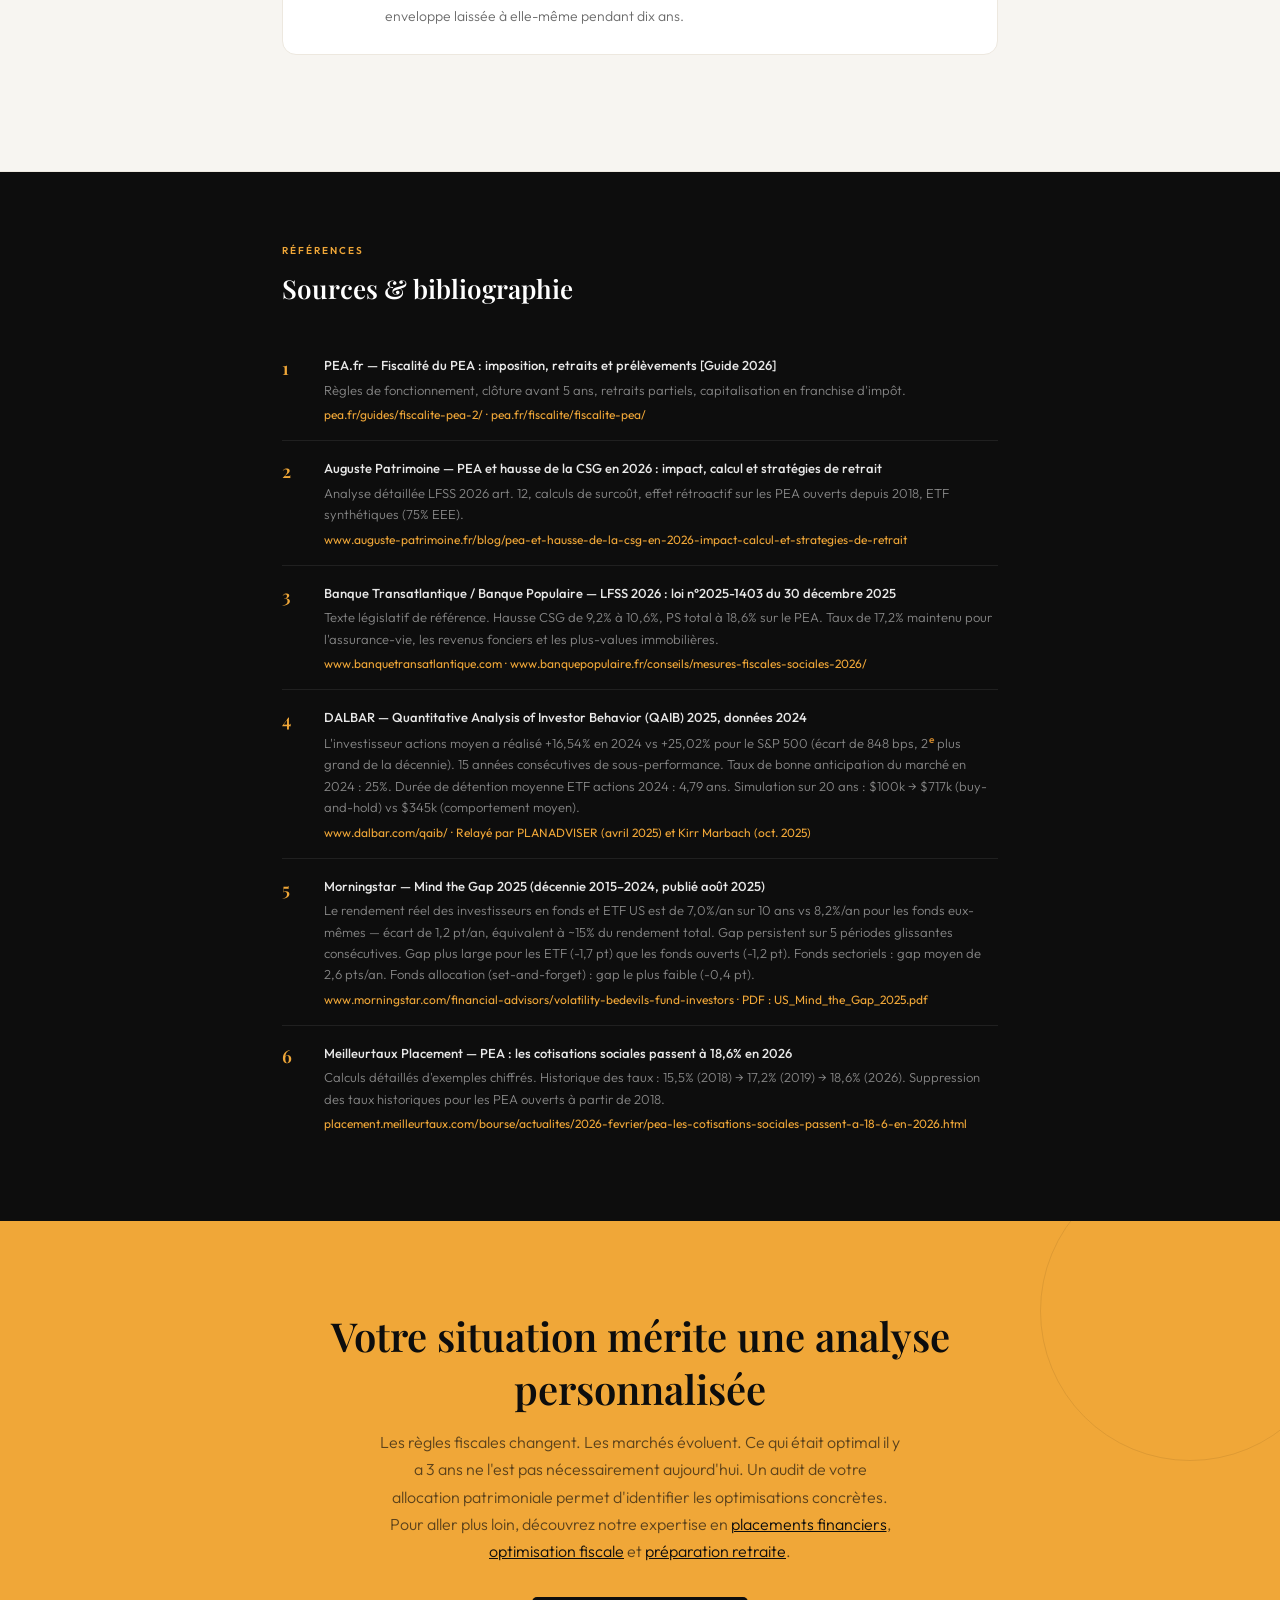
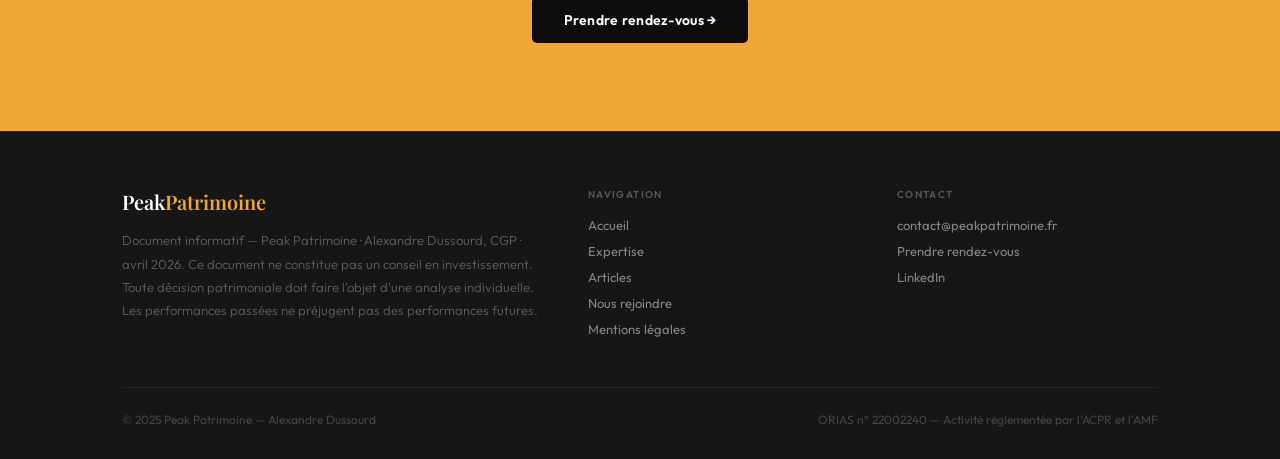
==== commit 353e243a: "Reformule l'angle comparaison : focus supports patrimoniaux - Retire les mentions de compte-titres (" ====
--- a/article-pea-2026.html
+++ b/article-pea-2026.html
@@ -294,12 +294,12 @@
         <div class="pea-card">
           <div class="pea-card-icon">📊</div>
           <h3>L'avantage affiché</h3>
-          <p>En comparaison avec un compte-titres ordinaire (CTO), le PEA exonère d'IR. En 2026 : 18,6% de prélèvements sociaux sur vos plus-values vs 31,4% de flat tax en CTO — soit 12,8 points d'écart.</p>
+          <p>Après 5 ans, le PEA exonère vos plus-values d'impôt sur le revenu. Seuls les prélèvements sociaux restent dus : 18,6% en 2026. Un avantage réel — à condition que l'enveloppe soit effectivement adaptée à votre stratégie patrimoniale globale.</p>
         </div>
         <div class="pea-card">
           <div class="pea-card-icon">🔒</div>
           <h3>Les contraintes</h3>
-          <p>Plafond de versement à 150 000 €. Retrait avant 5 ans = clôture du plan + flat tax de 31,4%. Même un retrait partiel de 500 € avant 5 ans entraîne la clôture totale.<sup>1</sup> Transfert entre courtiers : plusieurs mois de délai.</p>
+          <p>Plafond de versement à 150 000 €. Tout retrait avant 5 ans entraîne la clôture totale du plan, même pour 500 €.<sup>1</sup> Après 5 ans, les retraits partiels sont possibles mais ferment le plan à de nouveaux versements. Transfert entre courtiers : plusieurs mois de délai.</p>
         </div>
         <div class="pea-card">
           <div class="pea-card-icon">🌍</div>
@@ -338,7 +338,7 @@
           <div class="timeline-dot"><div class="timeline-dot-inner"></div></div>
           <div class="timeline-content">
             <h4>2018 — Point de départ <span class="pill pill-ambre">Référence</span></h4>
-            <p>Les prélèvements sociaux sur les gains PEA s'élèvent à <strong>15,5%</strong>. C'est le taux de référence que la plupart des épargnants avaient en tête en ouvrant leur plan. La Flat tax (PFU) est fixée à 30% pour les CTO.</p>
+            <p>Les prélèvements sociaux sur les gains PEA s'élèvent à <strong>15,5%</strong>. C'est le taux de référence que la plupart des épargnants avaient en tête en ouvrant leur plan — et sur lequel ils ont fondé leurs projections de rendement net à long terme.</p>
           </div>
         </div>
         <div class="timeline-item">
@@ -352,7 +352,7 @@
           <div class="timeline-dot"><div class="timeline-dot-inner red"></div></div>
           <div class="timeline-content">
             <h4>1<sup>er</sup> janvier 2026 — Deuxième hausse <span class="pill pill-red">+1,4 pt</span></h4>
-            <p>La LFSS 2026 (loi n°2025-1403 du 30 décembre 2025, art. 12) relève la CSG de 9,2% à 10,6% sur les revenus du capital. Les prélèvements sociaux sur le PEA passent à <strong>18,6%</strong>. La flat tax CTO monte à 31,4%. Point de vigilance : des plus-values générées en 2021 ou 2023 seront taxées à 18,6% si le retrait intervient en 2026 ou après.<sup>2,3</sup></p>
+            <p>La LFSS 2026 (loi n°2025-1403 du 30 décembre 2025, art. 12) relève la CSG de 9,2% à 10,6% sur les revenus du capital. Les prélèvements sociaux sur le PEA passent à <strong>18,6%</strong>. Point de vigilance : des plus-values générées en 2021 ou 2023 seront taxées à 18,6% si le retrait intervient en 2026 ou après — la hausse rétroagit sur votre stock de gains accumulés.<sup>2,3</sup></p>
           </div>
         </div>
       </div>
@@ -365,29 +365,29 @@
         <thead>
           <tr>
             <th>Période</th>
-            <th>PS sur gains PEA (après 5 ans)</th>
-            <th>Flat tax CTO totale</th>
-            <th>Écart PEA/CTO</th>
+            <th>Taux CSG</th>
+            <th>PS totaux PEA (après 5 ans)</th>
+            <th>Surcoût vs 2018</th>
           </tr>
         </thead>
         <tbody>
           <tr>
             <td>2018</td>
+            <td>9,2%</td>
             <td>15,5%</td>
-            <td>30%</td>
-            <td>14,5 pts</td>
+            <td>—</td>
           </tr>
           <tr>
             <td>2019–2025</td>
+            <td>9,2%</td>
             <td>17,2%</td>
-            <td>30%</td>
-            <td>12,8 pts</td>
+            <td>+1,7 pt</td>
           </tr>
           <tr class="highlight">
             <td>2026</td>
+            <td><strong>10,6%</strong></td>
             <td><strong>18,6%</strong></td>
-            <td><strong>31,4%</strong></td>
-            <td><strong>12,8 pts</strong></td>
+            <td><strong>+3,1 pts</strong></td>
           </tr>
         </tbody>
       </table>
@@ -563,7 +563,8 @@
           <div class="risk-number">?</div>
           <div>
             <h3>Votre allocation est-elle cohérente dans son ensemble ?</h3>
-            <p>Le PEA ne doit pas exister en isolation. <a href="/expertise.html#placements" style="color:var(--ambre-d);font-weight:500;">Assurance-vie</a> (dont les PS restent à 17,2% en 2026), <a href="/expertise.html#retraite" style="color:var(--ambre-d);font-weight:500;">PER</a>, compte-titres, <a href="/expertise.html#immobilier" style="color:var(--ambre-d);font-weight:500;">SCPI</a> : chaque enveloppe a un rôle. La question n'est pas "PEA ou pas PEA" mais "comment structurer l'ensemble de façon cohérente" selon votre TMI, votre horizon et votre situation patrimoniale.</p>
+            <p>Le PEA ne doit pas exister en isolation. <a href="/expertise.html#placements" style="color:var(--ambre-d);font-weight:500;">Assurance-vie française</a>, <strong>assurance-vie luxembourgeoise</strong> (dont les PS restent à 17,2% en 2026), <a href="/expertise.html#retraite" style="color:var(--ambre-d);font-weight:500;">PER</a>, <strong>SCPI européennes</strong>, mais aussi des opportunités de marché comme les <strong>produits structurés</strong>, les <strong>obligations datées</strong> ou le <strong>capital investissement</strong> : chaque enveloppe et chaque classe d'actif a un rôle précis dans une architecture patrimoniale solide.</p>
+            <p style="margin-top:14px;">La question n'est donc pas "PEA ou pas PEA", mais "comment structurer l'ensemble de façon cohérente" selon votre TMI, votre horizon et votre situation patrimoniale. Dans un marché qui fluctue de plus en plus, cela nécessite une <strong>vraie stratégie et un suivi rigoureux</strong> — pas une enveloppe laissée à elle-même pendant dix ans.</p>
           </div>
         </div>
       </div>
@@ -596,7 +597,7 @@
           <div class="source-num">3</div>
           <div>
             <div class="source-title">Banque Transatlantique / Banque Populaire — LFSS 2026 : loi n°2025-1403 du 30 décembre 2025</div>
-            <div class="source-detail">Texte législatif de référence. Hausse CSG de 9,2% à 10,6%, PS total à 18,6%, exclusion de l'AV, impact PEA et CTO. Taux de 17,2% maintenu pour AV, revenus fonciers, plus-values immobilières.</div>
+            <div class="source-detail">Texte législatif de référence. Hausse CSG de 9,2% à 10,6%, PS total à 18,6% sur le PEA. Taux de 17,2% maintenu pour l'assurance-vie, les revenus fonciers et les plus-values immobilières.</div>
             <div class="source-url">www.banquetransatlantique.com · www.banquepopulaire.fr/conseils/mesures-fiscales-sociales-2026/</div>
           </div>
         </li>
